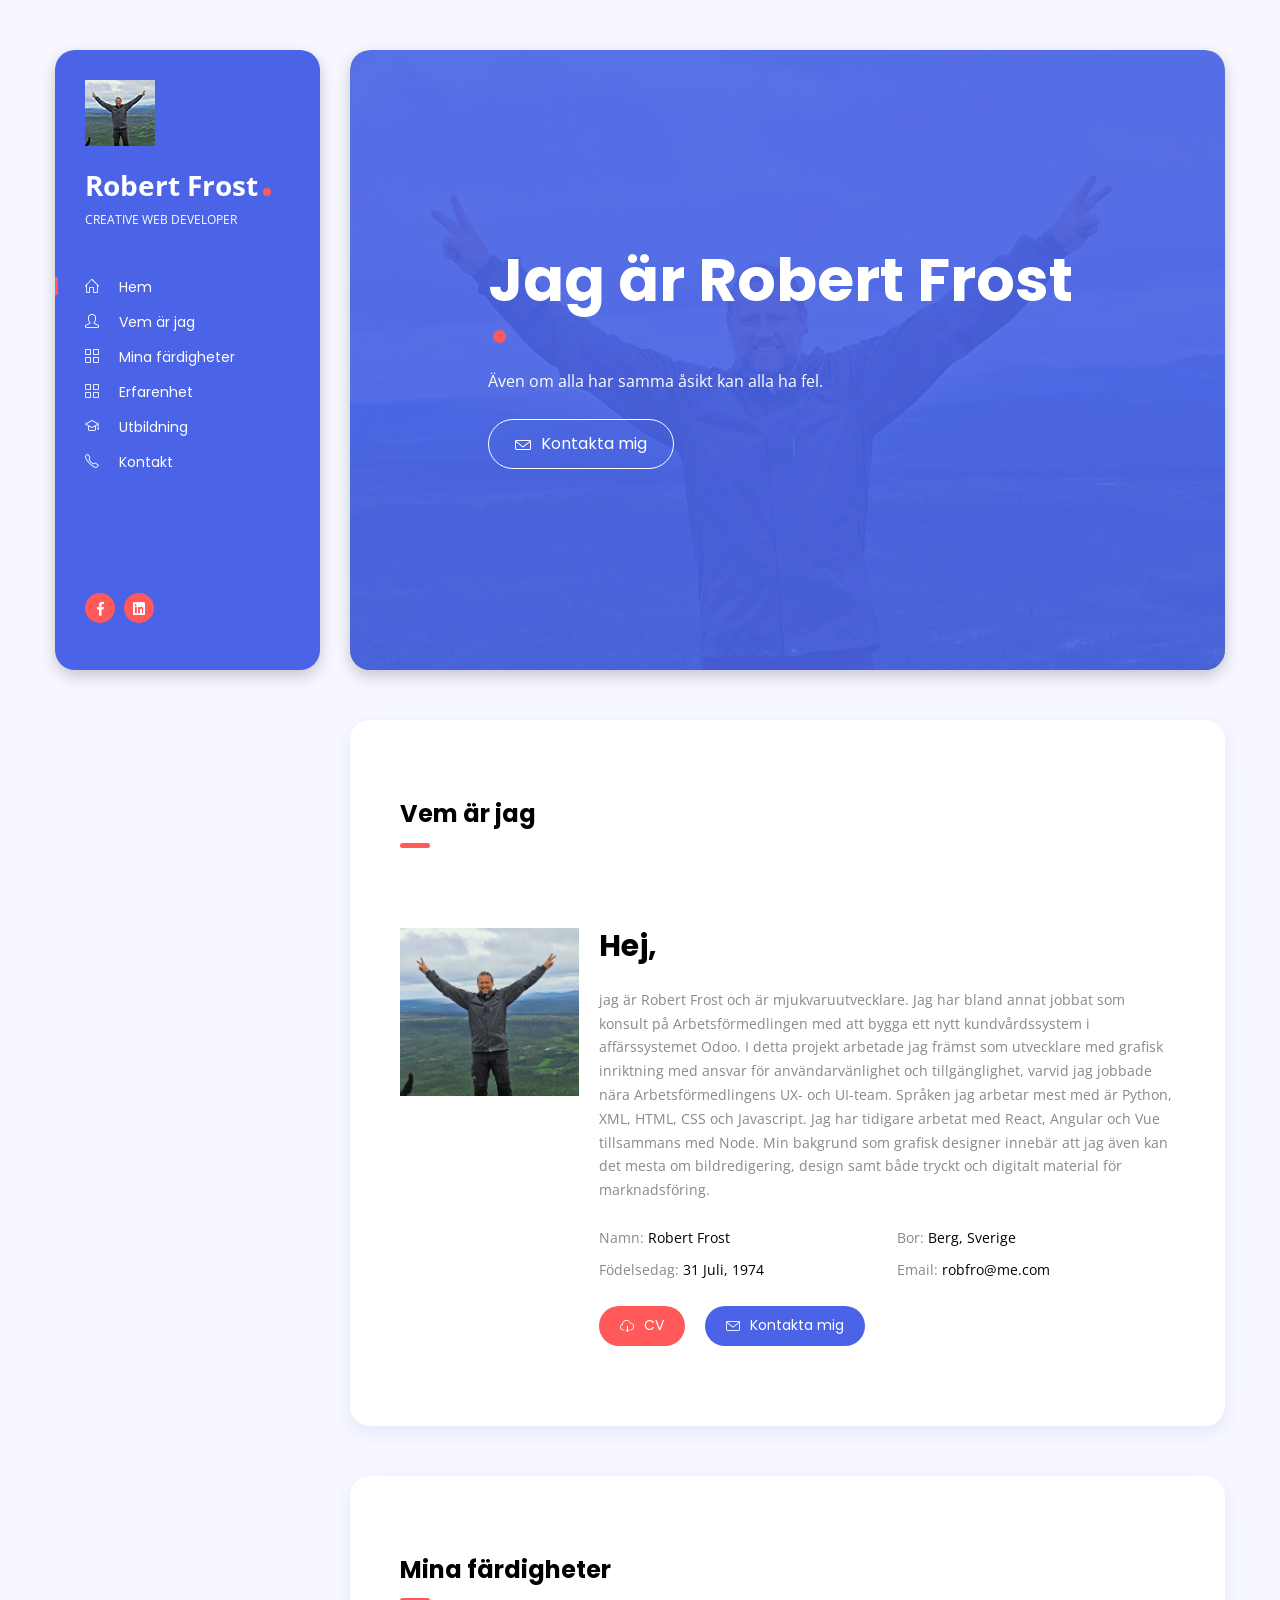
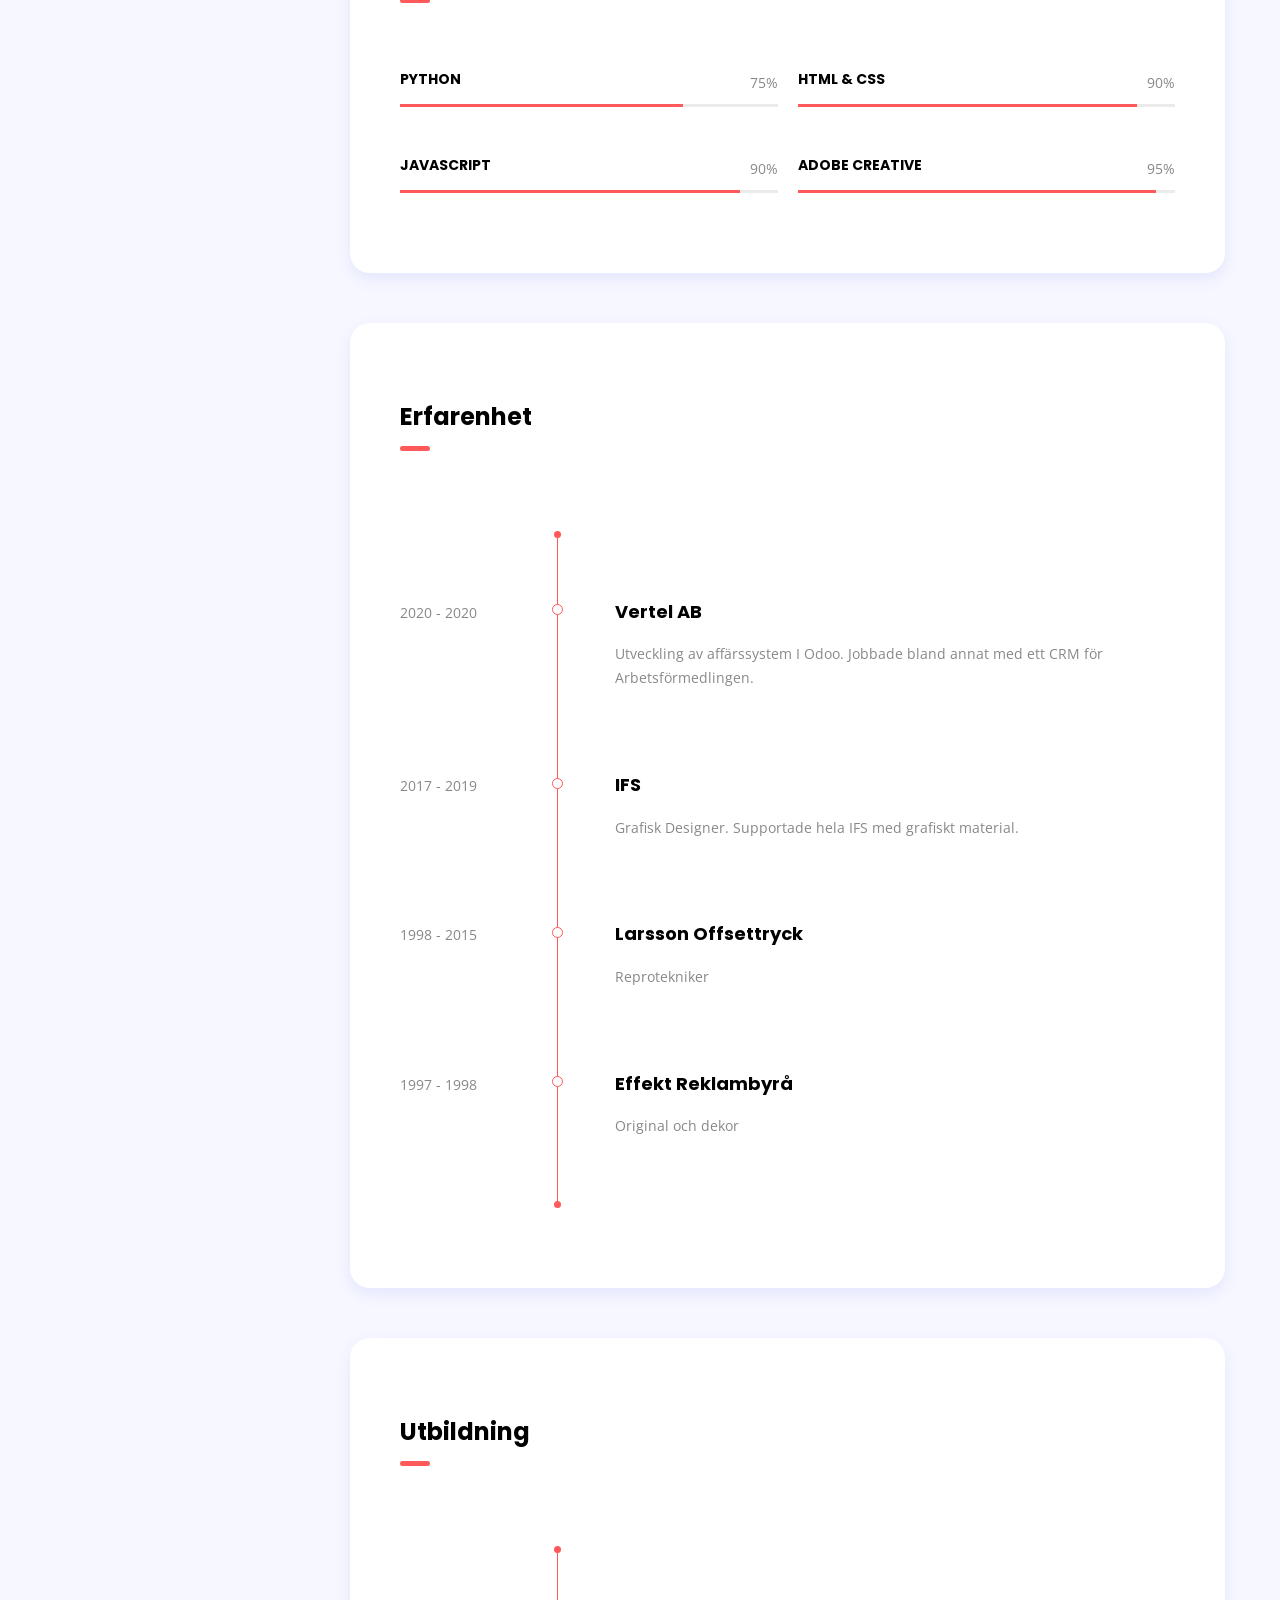
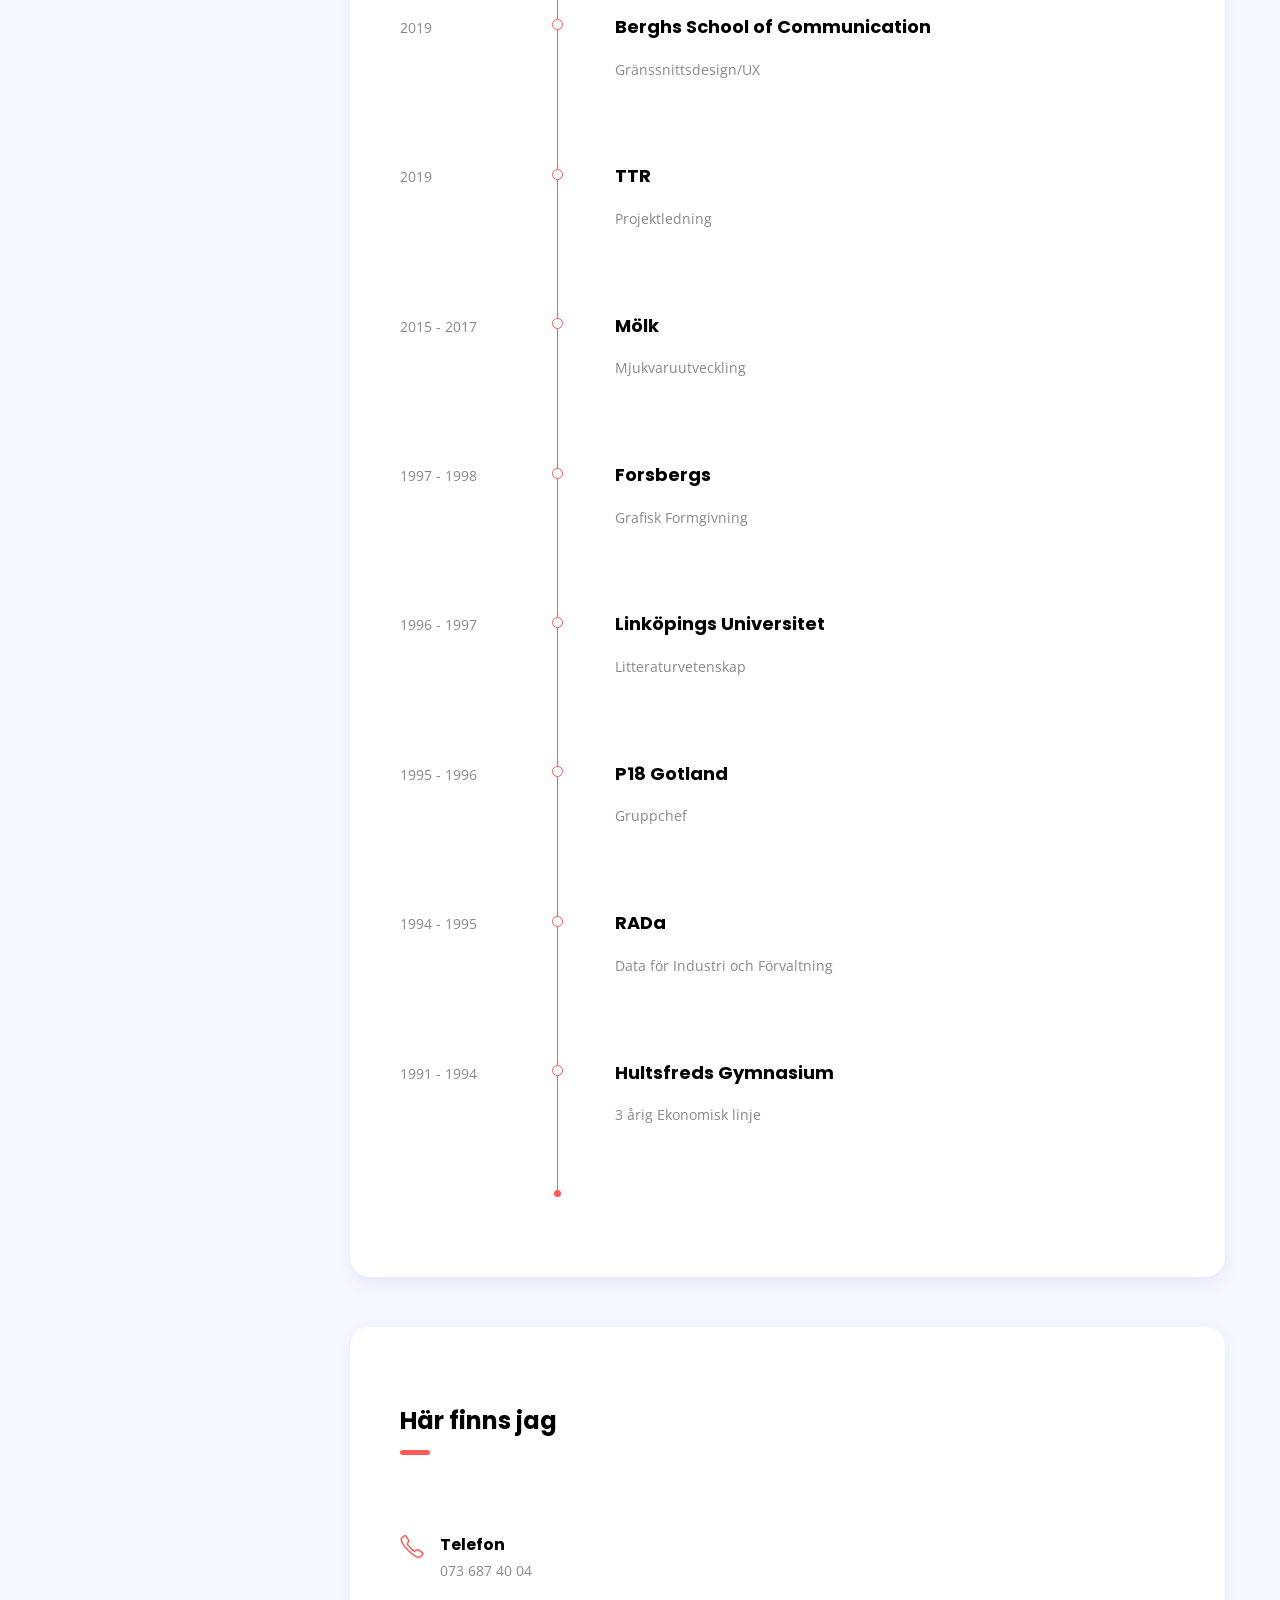
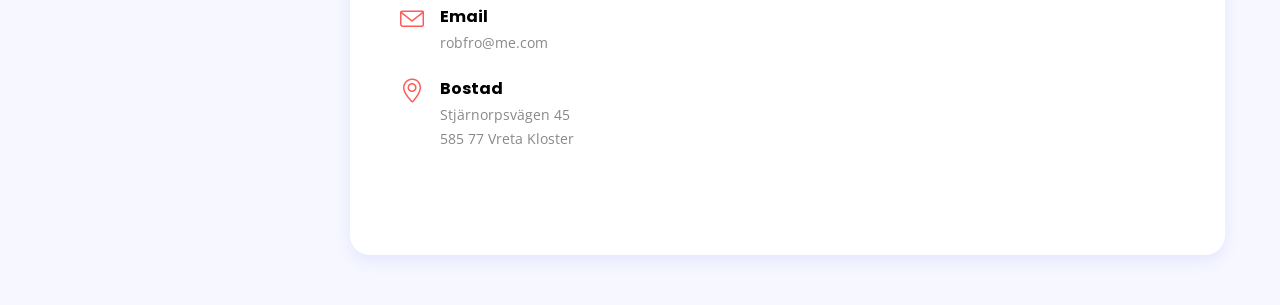
==== index.html @ 46169c4d "Update index.html Textfix" ====
<!DOCTYPE html>
<html lang="en-US">
<head>
	<meta http-equiv="Content-Type" content="text/html; charset=UTF-8">
	<title>Robert Frost | Creative Web Developer</title>
	<meta name="description" content="Robert Frost">
	<meta name="viewport" content="width=device-width, initial-scale=1, maximum-scale=1">
	<link rel="shortcut icon" type="image/x-icon" href="https://via.placeholder.com/32x32">

	<!-- STYLESHEETS -->
	<link rel="stylesheet" href="css/bootstrap.min.css" type="text/css" media="all">
	<link rel="stylesheet" href="css/all.min.css" type="text/css" media="all">
	<link rel="stylesheet" href="css/simple-line-icons.css" type="text/css" media="all">
	<link rel="stylesheet" href="css/slick.css" type="text/css" media="all">
	<link rel="stylesheet" href="css/simplebar.css" type="text/css" media="all">
	<link rel="stylesheet" href="css/jquery.mCustomScrollbar.min.css" type="text/css" media="all">
	<link rel="stylesheet" href="css/style.css" type="text/css" media="all">

	<!--[if lt IE 9]>
      <script src="https://oss.maxcdn.com/html5shiv/3.7.2/html5shiv.min.js"></script>
      <script src="https://oss.maxcdn.com/respond/1.4.2/respond.min.js"></script>
    <![endif]-->

</head>

<body>

<!-- preloader -->
<div id="preloader">
	<div class="outer">
		<div class="spinner">
			<div class="dot1"></div>
			<div class="dot2"></div>
		</div>
	</div>
</div>

<!-- site wrapper -->
<div class="site-wrapper">

	<!-- mobile header -->
	<div class="mobile-header py-2 px-3 mt-4">
		<button class="menu-icon mr-2">
			<span></span>
			<span></span>
			<span></span>
		</button>
		<a href="index.html" class="logo"><img src="images/rob_Idre.jpg" alt="Robert Frost" /></a>
		<a href="index.html" class="site-title dot ml-2">Robert Frost</a>
	</div>

	<!-- header -->
	<header class="left float-left shadow-dark" id="header">
		<button type="button" class="close" aria-label="Close">
			<span aria-hidden="true">&times;</span>
		</button>
		<div class="header-inner d-flex align-items-start flex-column">
			<a href="index.html"><img src="images/rob_Idre_mini.jpg" alt="Robert Frost" /></a>
			<a href="index.html" class="site-title dot mt-3">Robert Frost</a>
			<span class="site-slogan">Creative Web Developer</span>
			
			<!-- navigation menu -->
			<nav>
				<ul class="vertical-menu scrollspy">
					<li><a href="#home" class="active"><i class="icon-home"></i>Hem</a></li>
					<li><a href="#about"><i class="icon-user"></i>Vem är jag</a></li>
<!-- 					<li><a href="#services"><i class="icon-bulb"></i>Services</a></li>
 -->					<li><a href="#skills"><i class="icon-grid"></i>Mina färdigheter</a></li>
					<li><a href="#erfarenhet"><i class="icon-grid"></i>Erfarenhet</a></li>
					<li><a href="#utbildning"><i class="icon-graduation"></i>Utbildning</a></li>
<!-- 					<li><a href="#blog"><i class="icon-pencil"></i>Blog</a></li>
 -->					<li><a href="#contact"><i class="icon-phone"></i>Kontakt</a></li>
				</ul>
			</nav>
			
			<!-- footer -->
			<div class="footer mt-auto">

				<!-- social icons -->
				<ul class="social-icons list-inline">
					<li class="list-inline-item"><a href="https://www.facebook.com/robert.frost.716195"><i class="fab fa-facebook-f"></i></a></li>
					<li class="list-inline-item"><a href="https://www.linkedin.com/in/robert-frost-68536a131/"><i class="fab fa-linkedin"></i></a></li>
					<!-- <li class="list-inline-item"><a href="#"><i class="fab fa-instagram"></i></a></li>
					<li class="list-inline-item"><a href="#"><i class="fab fa-youtube"></i></a></li>
					<li class="list-inline-item"><a href="#"><i class="fab fa-dribbble"></i></a></li> -->
				</ul>
			</div>
		</div>
	</header>

	<!-- main content area -->
	<main class="content float-right">

		<!-- section hero -->
		<section class="hero background parallax shadow-dark d-flex align-items-center" id="home" data-image-src="images/rob_Idre.jpg">
			<div class="cta mx-auto mt-2">
				<h1 class="mt-0 mb-4">Jag är Robert Frost<span class="dot"></span></h1>
				<p class="mb-4">Även om alla har samma åsikt kan alla ha fel.</p>
<!-- 				<a href="#" class="btn btn-default btn-lg mr-3"><i class="icon-grid"></i>View Portfolio</a>
 -->				<div class="spacer d-md-none d-lg-none d-sm-none" data-height="10"></div>
				<a href="mailto: robfro@me.com" class="btn btn-border-light btn-lg"><i class="icon-envelope"></i>Kontakta mig</a>
			</div>
			<div class="overlay"></div>
		</section>

		<!-- section about -->
		<section id="about" class="shadow-blue white-bg padding">
			<h3 class="section-title">Vem är jag</h3>
			<div class="spacer" data-height="80"></div>

			<div class="row">
				<div class="col-md-3">
					<img src="images/rob_Idre.jpg" alt="about" />
				</div>
				<div class="col-md-9">
					<h2 class="mt-4 mt-md-0 mb-4">Hej,</h2>
					<p class="mb-0"> jag är Robert Frost och är mjukvaruutvecklare. Jag har bland annat jobbat som konsult på Arbetsförmedlingen med att bygga ett nytt kundvårdssystem i affärssystemet Odoo. I detta projekt arbetade jag främst som utvecklare med grafisk inriktning med ansvar för användarvänlighet och tillgänglighet, varvid jag jobbade nära Arbetsförmedlingens UX- och UI-team. 
						Språken jag arbetar mest med är Python, XML, HTML, CSS och Javascript. Jag har tidigare arbetat med React, Angular och Vue tillsammans med Node. Min bakgrund som grafisk designer innebär att jag även kan det mesta om bildredigering, design samt både tryckt och digitalt material för marknadsföring.</p>
					<div class="row my-4">
						<div class="col-md-6">
							<p class="mb-2">Namn: <span class="text-dark">Robert Frost</span></p>
							<p class="mb-0">Födelsedag: <span class="text-dark">31 Juli, 1974</span></p>
						</div>
						<div class="col-md-6 mt-2 mt-md-0 mt-sm-2">
							<p class="mb-2">Bor: <span class="text-dark">Berg, Sverige</span></p>
							<p class="mb-0">Email: <span class="text-dark">robfro@me.com</span></p>
						</div>
					</div>
					<a href="images/cv_robert_frost.pdf" class="btn btn-default mr-3"><i class="icon-cloud-download"></i>CV</a>
					<a href="mailto: robfro@me.com" class="btn btn-alt mt-2 mt-md-0 mt-xs-2"><i class="icon-envelope"></i>Kontakta mig</a>
				</div>
			</div>
		</section>

		<!-- section skills -->
		<section id="skills" class="shadow-blue white-bg padding">
			<h3 class="section-title">Mina färdigheter</h3>
			<div class="spacer" data-height="20"></div>
			
			<div class="row mt-5">

				<div class="col-md-6">
					<!-- skill item -->
					<div class="skill-item">
						<div class="skill-info clearfix">
							<h4 class="float-left mb-3 mt-0">Python</h4>
							<span class="float-right">75%</span>
						</div>
						<div class="progress">
							<div class="progress-bar" role="progressbar" aria-valuemin="0" aria-valuemax="100" aria-valuenow="75">
							</div>
						</div>
						<div class="spacer" data-height="50"></div>
					</div>
				</div>

				<div class="col-md-6">
					<!-- skill item -->
					<div class="skill-item">
						<div class="skill-info clearfix">
							<h4 class="float-left mb-3 mt-0">HTML & CSS</h4>
							<span class="float-right">90%</span>
						</div>
						<div class="progress">
							<div class="progress-bar" role="progressbar" aria-valuemin="0" aria-valuemax="100" aria-valuenow="90">
							</div>
						</div>
						<div class="spacer" data-height="50"></div>
					</div>
				</div>

				<div class="col-md-6">
					<!-- skill item -->
					<div class="skill-item">
						<div class="skill-info clearfix">
							<h4 class="float-left mb-3 mt-0">javascript</h4>
							<span class="float-right">90%</span>
						</div>
						<div class="progress">
							<div class="progress-bar" role="progressbar" aria-valuemin="0" aria-valuemax="100" aria-valuenow="90">
							</div>
						</div>
						<div class="spacer d-md-none d-lg-none" data-height="50"></div>
					</div>
				</div>

				<div class="col-md-6">
					<!-- skill item -->
					<div class="skill-item">
						<div class="skill-info clearfix">
							<h4 class="float-left mb-3 mt-0">Adobe Creative</h4>
							<span class="float-right">95%</span>
						</div>
						<div class="progress">
							<div class="progress-bar" role="progressbar" aria-valuemin="0" aria-valuemax="100" aria-valuenow="95">
							</div>
						</div>
					</div>
				</div>
				

			</div>
		</section>

		<!-- section facts -->
		<!-- <section id="facts" class="shadow-dark color-white background parallax padding-50" data-image-src="images/background-1.jpg">

			<div class="row relative z-1">
				<div class="col-md-3 col-sm-6"> -->
					<!-- fact item -->
					<!-- <div class="fact-item text-center">
						<i class="icon-like icon-circle"></i>
						<h2 class="count">157</h2>
						<span>Projects completed</span>
					</div>
				</div>
				<div class="col-md-3 col-sm-6"> -->
					<!-- fact item -->
					<!-- <div class="fact-item text-center">
						<i class="icon-cup icon-circle"></i>
						<h2 class="count">2765</h2>
						<span>Cup of coffee</span>
					</div>
				</div>
				<div class="col-md-3 col-sm-6"> -->
					<!-- fact item -->
					<!-- <div class="fact-item text-center">
						<i class="icon-emotsmile icon-circle"></i>
						<h2 class="count">350</h2>
						<span>Happy customers</span>
					</div>
				</div>
				<div class="col-md-3 col-sm-6"> -->
					<!-- fact item -->
					<!-- <div class="fact-item text-center">
						<i class="icon-trophy icon-circle"></i>
						<h2 class="count">29</h2>
						<span>Awards won</span>
					</div>
				</div>
			</div>
			
			<div class="overlay"></div>

		</section> -->

		<!-- section services -->
		<!-- <section id="services" class="shadow-blue white-bg padding">
			<h3 class="section-title">Services</h3>
			<div class="spacer" data-height="80"></div>

			<div class="row">

				<div class="col-md-4 col-sm-6"> -->
					<!-- service item -->
					<!-- <div class="service-item text-center">
						<i class="icon-globe icon-simple"></i>
						<h4 class="my-3">Development</h4>
						<p class="mb-0">Lorem ipsum dolor sit amet consectetuer elit.</p>
					</div>
					<div class="spacer" data-height="20"></div>
				</div>

				<div class="col-md-4 col-sm-6"> -->
					<!-- service item -->
					<!-- <div class="service-item text-center">
						<i class="icon-chemistry icon-simple"></i>
						<h4 class="my-3">Design</h4>
						<p class="mb-0">Lorem ipsum dolor sit amet consectetuer elit.</p>
					</div>
					<div class="spacer" data-height="20"></div>
				</div>

				<div class="col-md-4 col-sm-6"> -->
					<!-- service item -->
					<!-- <div class="service-item text-center">
						<i class="icon-directions icon-simple"></i>
						<h4 class="my-3">Advertising</h4>
						<p class="mb-0">Lorem ipsum dolor sit amet consectetuer elit.</p>
					</div>
					<div class="spacer" data-height="20"></div>
				</div>

				<div class="col-md-4 col-sm-6"> -->
					<!-- service item -->
					<!-- <div class="service-item text-center">
						<i class="icon-rocket icon-simple"></i>
						<h4 class="my-3">SEO</h4>
						<p class="mb-0">Lorem ipsum dolor sit amet consectetuer elit.</p>
					</div>
					<div class="spacer d-md-none d-lg-none" data-height="20"></div>
				</div>

				<div class="col-md-4 col-sm-6"> -->
					<!-- service item -->
					<!-- <div class="service-item text-center">
						<i class="icon-note icon-simple"></i>
						<h4 class="my-3">Copy Write</h4>
						<p class="mb-0">Lorem ipsum dolor sit amet consectetuer elit.</p>
					</div>
					<div class="spacer d-md-none d-lg-none" data-height="20"></div>
				</div>

				<div class="col-md-4 col-sm-6"> -->
					<!-- service item -->
					<!-- <div class="service-item text-center">
						<i class="icon-bubbles icon-simple"></i>
						<h4 class="my-3">Support</h4>
						<p class="mb-0">Lorem ipsum dolor sit amet consectetuer elit.</p>
					</div>
				</div>

			</div>
		</section> -->

		<!-- section experience -->
		<section id="erfarenhet" class="shadow-blue white-bg padding">
			<h3 class="section-title">Erfarenhet</h3>
			<div class="spacer" data-height="80"></div>

			<!-- timeline -->
			<div class="timeline">
				<div class="entry">
					<div class="title">
						<span>2020 - 2020</span>
					</div>
					<div class="body">
						<h4 class="mt-0">Vertel AB</h4>
						<p>Utveckling av affärssystem I Odoo. Jobbade bland annat med ett CRM för Arbetsförmedlingen.</p>
					</div>
				</div>
				<div class="entry">
					<div class="title">
						<span>2017 - 2019</span>
					</div>
					<div class="body">
						<h4 class="mt-0">IFS</h4>
						<p>Grafisk Designer. Supportade hela IFS med grafiskt material.</p>
					</div>
				</div>
				<div class="entry">
					<div class="title">
						<span>1998 - 2015</span>
					</div>
					<div class="body">
						<h4 class="mt-0">Larsson Offsettryck</h4>
						<p>Reprotekniker</p>
					</div>
				</div>
				<div class="entry">
					<div class="title">
						<span>1997 - 1998</span>
					</div>
					<div class="body">
						<h4 class="mt-0">Effekt Reklambyrå</h4>
						<p>Original och dekor</p>
					</div>
				</div>
				<span class="timeline-line"></span>
			</div>
		</section>

		<!-- section utbildning -->
		<section id="utbildning" class="shadow-blue white-bg padding">
			<h3 class="section-title">Utbildning</h3>
			<div class="spacer" data-height="80"></div>

			<!-- timeline -->
			<div class="timeline">
				<div class="entry">
					<div class="title">
						<span>2019</span>
					</div>
					<div class="body">
						<h4 class="mt-0">Berghs School of Communication</h4>
						<p>Gränssnittsdesign/UX</p>
					</div>
				</div>
				<div class="entry">
					<div class="title">
						<span>2019</span>
					</div>
					<div class="body">
						<h4 class="mt-0">TTR</h4>
						<p>Projektledning</p>
					</div>
				</div>
				<div class="entry">
					<div class="title">
						<span>2015 - 2017</span>
					</div>
					<div class="body">
						<h4 class="mt-0">Mölk</h4>
						<p>Mjukvaruutveckling</p>
					</div>
				</div>
				<div class="entry">
					<div class="title">
						<span>1997 - 1998</span>
					</div>
					<div class="body">
						<h4 class="mt-0">Forsbergs</h4>
						<p>Grafisk Formgivning</p>
					</div>
				</div>
				<div class="entry">
					<div class="title">
						<span>1996 - 1997</span>
					</div>
					<div class="body">
						<h4 class="mt-0">Linköpings Universitet</h4>
						<p>Litteraturvetenskap</p>
					</div>
				</div>
				<div class="entry">
					<div class="title">
						<span>1995 - 1996</span>
					</div>
					<div class="body">
						<h4 class="mt-0">P18 Gotland</h4>
						<p>Gruppchef</p>
					</div>
				</div>
				<div class="entry">
					<div class="title">
						<span>1994 - 1995</span>
					</div>
					<div class="body">
						<h4 class="mt-0">RADa</h4>
						<p>Data för Industri och Förvaltning</p>
					</div>
				</div>
				<div class="entry">
					<div class="title">
						<span>1991 - 1994</span>
					</div>
					<div class="body">
						<h4 class="mt-0">Hultsfreds Gymnasium</h4>
						<p>3 årig Ekonomisk linje</p>
					</div>
				</div>
				<span class="timeline-line"></span>
			</div>
		</section>

		<!-- section works -->
		<!-- <section id="works" class="shadow-blue white-bg padding">
			<h3 class="section-title">Portfolio</h3>
			<div class="spacer" data-height="80"></div> -->

			<!-- portfolio filter (desktop) -->
			<!-- <ul class="portfolio-filter list-inline">
				<li class="current list-inline-item" data-filter="*">All Projects</li>
				<li class="list-inline-item" data-filter=".branding">Branding</li>
				<li class="list-inline-item" data-filter=".creative">Creative</li>
				<li class="list-inline-item" data-filter=".design">Design</li>
				<li class="list-inline-item" data-filter=".video">Video</li>
			</ul> -->

			<!-- portfolio filter (mobile) -->
			<!-- <div class="pf-filter-wrapper mb-4">
				<select class="portfolio-filter-mobile">
					<option value="*">Everything</option>
					<option value=".creative">Creative</option>
					<option value=".video">Video</option>
					<option value=".design">Design</option>
					<option value=".branding">Branding</option>
				</select>
			</div> -->

			<!-- portolio wrapper -->
			<!-- <div class="row portfolio-wrapper"> -->
				
				<!-- portfolio item -->
				<!-- <div class="col-md-4 col-sm-6 grid-item video">
					<a href="work-single.html">
						<div class="portfolio-item">
							<div class="details">
								<h4 class="title">Creative Art</h4>
								<span class="term">Art, Creative</span>
							</div>
							<span class="plus-icon">+</span>
							<div class="thumb">
								<img src="https://via.placeholder.com/800x600" alt="Portfolio-title" />
								<div class="mask"></div>
							</div>
						</div>
					</a>
				</div> -->

				<!-- portfolio item -->
				<!-- <div class="col-md-4 col-sm-6 grid-item creative design">
					<a href="work-single.html">
						<div class="portfolio-item">
							<div class="details">
								<h4 class="title">Apple USB</h4>
								<span class="term">Creative, Design</span>
							</div>
							<span class="plus-icon">+</span>
							<div class="thumb">
								<img src="https://via.placeholder.com/800x600" alt="Portfolio-title" />
								<div class="mask"></div>
							</div>
						</div>
					</a>
				</div> -->

				<!-- portfolio item -->
				<!-- <div class="col-md-4 col-sm-6 grid-item branding">
					<a href="work-single.html">
						<div class="portfolio-item">
							<div class="details">
								<h4 class="title">Work Space</h4>
								<span class="term">Branding</span>
							</div>
							<span class="plus-icon">+</span>
							<div class="thumb">
								<img src="https://via.placeholder.com/800x600" alt="Portfolio-title" />
								<div class="mask"></div>
							</div>
						</div>
					</a>
				</div> -->

				<!-- portfolio item -->
				<!-- <div class="col-md-4 col-sm-6 grid-item creative">
					<a href="work-single.html">
						<div class="portfolio-item">
							<div class="details">
								<h4 class="title">Creative Bulb</h4>
								<span class="term">Creative</span>
							</div>
							<span class="plus-icon">+</span>
							<div class="thumb">
								<img src="https://via.placeholder.com/800x600" alt="Portfolio-title" />
								<div class="mask"></div>
							</div>
						</div>
					</a>
				</div> -->

				<!-- portfolio item -->
				<!-- <div class="col-md-4 col-sm-6 grid-item video branding">
					<a href="work-single.html">
						<div class="portfolio-item">
							<div class="details">
								<h4 class="title">iPhone 8</h4>
								<span class="term">Art, Branding</span>
							</div>
							<span class="plus-icon">+</span>
							<div class="thumb">
								<img src="https://via.placeholder.com/800x600" alt="Portfolio-title" />
								<div class="mask"></div>
							</div>
						</div>
					</a>
				</div> -->

				<!-- portfolio item -->
				<!-- <div class="col-md-4 col-sm-6 grid-item creative design">
					<a href="work-single.html">
						<div class="portfolio-item">
							<div class="details">
								<h4 class="title">Minimal Art</h4>
								<span class="term">Design, Creative</span>
							</div>
							<span class="plus-icon">+</span>
							<div class="thumb">
								<img src="https://via.placeholder.com/800x600" alt="Portfolio-title" />
								<div class="mask"></div>
							</div>
						</div>
					</a>
				</div>

			</div> -->
			
			<!-- more button -->
			<!-- <div class="load-more text-center mt-4">
				<a href="javascript:" class="btn btn-default"><i class="fas fa-circle-notch"></i> Load more</a> -->
				<!-- numbered pagination (hidden for infinite scroll) -->
				<!-- <ul class="portfolio-pagination list-inline d-none">
					<li class="list-inline-item">1</li>
					<li class="list-inline-item"><a href="works-2.html">2</a></li>
				</ul>
			</div>
		</section> -->

		<!-- section pricing table -->
		<!-- <section id="price" class="shadow-blue white-bg padding">
			<h3 class="section-title">Pricing table</h3>
			<div class="spacer" data-height="97"></div>

			<div class="row">
				
				<div class="col-md-4 pr-md-0 mt-3"> -->
					<!-- price item -->
					<!-- <div class="price-item text-center">
						<i class="price-icon icon-energy"></i>
						<span class="plan">Basic</span>
						<h3 class="price"><em>$</em>14<span>/mo</span></h3>
						<div class="price-content">
							<ul>
								<li>Frontend Builder</li>
								<li>Regular Support</li>
								<li>1 Years of Updates</li>
							</ul>
						</div>
						<a href="#" class="btn btn-default">Get Started</a>
					</div>
				</div>

				<div class="col-md-4 px-md-0 my-5 my-md-0"> -->
					<!-- price item -->
					<!-- <div class="price-item text-center recommended">
						<i class="price-icon icon-fire"></i>
						<span class="plan">Professional</span>
						<h3 class="price"><em>$</em>41<span>/mo</span></h3>
						<div class="price-content">
							<ul>
								<li>Frontend Builder</li>
								<li>Regular Support</li>
								<li>2 Years of Updates</li>
								<li>White Labeling</li>
							</ul>
						</div>
						<a href="#" class="btn btn-default">Get Started</a>
					</div>
				</div>

				<div class="col-md-4 pl-md-0 mt-0 mt-md-3"> -->
					<!-- price item -->
					<!-- <div class="price-item text-center">
						<i class="price-icon icon-rocket"></i>
						<span class="plan">Premium</span>
						<h3 class="price"><em>$</em>99<span>/mo</span></h3>
						<div class="price-content">
							<ul>
								<li>Frontend Builder</li>
								<li>Regular Support</li>
								<li>3 Years of Updates</li>
							</ul>
						</div>
						<a href="#" class="btn btn-default">Get Started</a>
					</div>
				</div>

			</div>
		</section> -->

		<!-- section testimonials -->
		<!-- <section id="testimonials" class="shadow-blue white-bg padding">
			<h3 class="section-title">Testimonials</h3>
			<div class="spacer" data-height="97"></div>

			<div class="row testimonials-wrapper">
				
				<div class="col-md-6"> -->
					<!-- testimonial item -->
					<!-- <div class="testimonial-item">
						<span class="symbol"><i class="fas fa-quote-left"></i></span>
						<p>I enjoy working with the theme and learn so much. You guys make the process fun and interesting. Good luck!</p>
						<div class="testimonial-details">
							<div class="thumb">
								<img src="https://via.placeholder.com/40x40" alt="customer-name" />
							</div>
							<div class="info">
								<h4>Helen Doe</h4>
								<span>Themeforest customer</span>
							</div>
						</div>
					</div>
				</div>

				<div class="col-md-6"> -->
					<!-- testimonial item -->
					<!-- <div class="testimonial-item">
						<span class="symbol"><i class="fas fa-quote-left"></i></span>
						<p>I enjoy working with the theme and learn so much. You guys make the process fun and interesting. Good luck!</p>
						<div class="testimonial-details">
							<div class="thumb">
								<img src="https://via.placeholder.com/40x40" alt="customer-name" />
							</div>
							<div class="info">
								<h4>Jane Doe</h4>
								<span>Themeforest customer</span>
							</div>
						</div>
					</div>
				</div>

				<div class="col-md-6"> -->
					<!-- testimonial item -->
					<!-- <div class="testimonial-item">
						<span class="symbol"><i class="fas fa-quote-left"></i></span>
						<p>I enjoy working with the theme and learn so much. You guys make the process fun and interesting. Good luck!</p>
						<div class="testimonial-details">
							<div class="thumb">
								<img src="https://via.placeholder.com/40x40" alt="customer-name" />
							</div>
							<div class="info">
								<h4>Helen Doe</h4>
								<span>Themeforest customer</span>
							</div>
						</div>
					</div>
				</div>

			</div>
		</section> -->

		<!-- section clients -->
		<!-- <section id="clients" class="shadow-dark background-blue color-white padding-50"> -->

			<!-- hidden heading for validation -->
			<!-- <h2 class="d-none">Clients</h2> -->

			<!-- clients wrapper -->
			<!-- <div class="clients-wrapper row">
				
				<div class="col-md-3"> -->
					<!-- client item -->
					<!-- <div class="client-item">
						<div class="inner">
							<img src="https://via.placeholder.com/143x20" alt="client-name" />
						</div>
					</div>
				</div>

				<div class="col-md-3"> -->
					<!-- client item -->
					<!-- <div class="client-item">
						<div class="inner">
							<img src="https://via.placeholder.com/143x20" alt="client-name" />
						</div>
					</div>
				</div>

				<div class="col-md-3"> -->
					<!-- client item -->
					<!-- <div class="client-item">
						<div class="inner">
							<img src="https://via.placeholder.com/143x20" alt="client-name" />
						</div>
					</div>
				</div>
				
				<div class="col-md-3"> -->
					<!-- client item -->
					<!-- <div class="client-item">
						<div class="inner">
							<img src="https://via.placeholder.com/143x20" alt="client-name" />
						</div>
					</div>
				</div>

				<div class="col-md-3"> -->
					<!-- client item -->
					<!-- <div class="client-item">
						<div class="inner">
							<img src="https://via.placeholder.com/143x20" alt="client-name" />
						</div>
					</div>
				</div>

			</div>

		</section> -->

		<!-- section blog -->
		<!-- <section id="blog" class="shadow-blue white-bg padding">
			<h3 class="section-title">Recent posts</h3>
			<div class="spacer" data-height="80"></div>

			<div class="row">
				
				<div class="col-md-4"> -->
					<!-- blog item -->
					<!-- <div class="blog-item">
						<div class="thumb">
							<a href="#">
								<span class="category">Thoughts</span>
							</a>
							<a href="#">
								<img src="https://via.placeholder.com/800x600" alt="blog-title" />
							</a>
						</div>
						<h4 class="mt-4 mb-0"><a href="#">The Truth About Design In 3 Minutes</a></h4>
						<ul class="list-inline meta mb-0 mt-3">
							<li class="list-inline-item">13 March, 2019</li>
							<li class="list-inline-item">Bako Doe</li>
						</ul>
					</div>
				</div>

				<div class="col-md-4"> -->
					<!-- blog item -->
					<!-- <div class="blog-item">
						<div class="thumb">
							<a href="#">
								<span class="category">Blog</span>
							</a>
							<a href="#">
								<img src="https://via.placeholder.com/800x600" alt="blog-title" />
							</a>
						</div>
						<h4 class="mt-4 mb-0"><a href="#">The Ugly Truth About Design</a></h4>
						<ul class="list-inline meta mb-0 mt-3">
							<li class="list-inline-item">13 March, 2019</li>
							<li class="list-inline-item">Bako Doe</li>
						</ul>
					</div>
				</div>

				<div class="col-md-4"> -->
					<!-- blog item -->
					<!-- <div class="blog-item">
						<div class="thumb">
							<a href="#">
								<span class="category">Tech</span>
							</a>
							<a href="#">
								<img src="https://via.placeholder.com/800x600" alt="blog-title" />
							</a>
						</div>
						<h4 class="mt-4 mb-0"><a href="#">How To Become Better With UI Design</a></h4>
						<ul class="list-inline meta mb-0 mt-3">
							<li class="list-inline-item">13 March, 2019</li>
							<li class="list-inline-item">Bako Doe</li>
						</ul>
					</div>
				</div>

			</div>

		</section> -->

		<!-- section contact -->
		<section id="contact" class="shadow-blue white-bg padding">
			<h3 class="section-title">Här finns jag</h3>
			<div class="spacer" data-height="80"></div>

			<div class="row">
				
				<div class="col-md-4 mb-4 mb-md-0">
					<!-- contact info -->
					<div class="contact-info mb-4">
						<i class="icon-phone"></i>
						<div class="details">
							<h5>Telefon</h5>
							<span>073 687 40 04</span>
						</div>
					</div>
					<div class="contact-info mb-4">
						<i class="icon-envelope"></i>
						<div class="details">
							<h5>Email</h5>
							<span>robfro@me.com</span>
						</div>
					</div>
					<div class="contact-info mb-4">
						<i class="icon-location-pin"></i>
						<div class="details">
							<h5>Bostad</h5>
							<span>Stjärnorpsvägen 45 <br>585 77 Vreta Kloster</span>
						</div>
					</div>
				</div>

				<!-- <div class="col-md-8"> -->
					<!-- Contact Form -->
					<!-- <form id="contact-form" class="contact-form" data-toggle="validator" role="form" method="post" action="form/contact.php">
						
						<div class="messages"></div>
						
						<div class="row">
							<div class="column col-md-6"> -->
								<!-- Name input -->
								<!-- <div class="form-group">
									<input type="text" class="form-control" name="InputName" id="InputName" placeholder="Ditt namn" required="required" data-error="Name is required.">
									<div class="help-block with-errors"></div>
								</div>
							</div>
							
							<div class="column col-md-6"> -->
								<!-- Email input -->
								<!-- <div class="form-group">
									<input type="email" class="form-control" id="InputEmail" name="InputEmail" placeholder="Email" required="required" data-error="Email krävs.">
									<div class="help-block with-errors"></div>
								</div>
							</div>

							<div class="column col-md-12"> -->
								<!-- Email input -->
								<!-- <div class="form-group">
									<input type="text" class="form-control" id="InputSubject" name="InputSubject" placeholder="Ämne" required="required" data-error="Ämne krävs.">
									<div class="help-block with-errors"></div>
								</div>
							</div>
					
							<div class="column col-md-12" >-->
								<!-- Message textarea -->
								<!-- <div class="form-group">
									<textarea name="InputMessage" id="InputMessage" class="form-control" rows="5" placeholder="Meddelande" required="required" data-error="Meddelande krävs."></textarea>
									<div class="help-block with-errors"></div>
								</div>
							</div>
						</div>

						<button type="submit" name="submit" id="submit" value="Submit" class="btn btn-default"><i class="icon-paper-plane"></i>Skicka meddelande</button>

					</form> -->
					<!-- Contact Form end -->

			</div>

		</section>
		
	</main>

</div>

<!-- Go to top button -->
<a href="javascript:" id="return-to-top"><i class="fa fa-chevron-up"></i></a>

<!-- SCRIPTS -->
<script src="js/jquery-1.12.3.min.js"></script>
<script src="js/jquery.easing.min.js"></script>
<script src="js/popper.min.js"></script>
<script src="js/bootstrap.min.js"></script>
<script src="js/jquery.waypoints.min.js"></script>
<script src="js/jquery.counterup.min.js"></script>
<script src="js/jquery.mCustomScrollbar.concat.min.js"></script>
<script src="js/isotope.pkgd.min.js"></script>
<script src="js/infinite-scroll.min.js"></script>
<script src="js/imagesloaded.pkgd.min.js"></script>
<script src="js/slick.min.js"></script>
<script src="js/contact.js"></script>
<script src="js/validator.js"></script>
<script src="js/custom.js"></script>

</body>
</html>
---- css/style.css ----
/*
Template Name: Robert Frost
Version: 1.0
Description: Personal Portfolio & Resume HTML Template

[TABLE OF CONTENTS]

01. Base
02. Typography
03. Header
04. Skills
05. Portfolio
06. Clients
07. Blog
08. Helper
09. Buttons
10. Preloader
11. Bootstrap Elements
12. Theme Elements
13. Slick Settings
14. Responsive Settings

*/
@import url("https://fonts.googleapis.com/css?family=Poppins:300,300i,400,400i,500,500i,600,600i,700,700i,800,800i,900,900i");
@import url("https://fonts.googleapis.com/css?family=Open+Sans:400,400i,600,600i,700,700i&display=swap&subset=cyrillic-ext");
/*=================================================================*/
/*                      BASE                              
/*=================================================================*/
body {
  color: #888;
  background-color: #F6F7FF;
  font-family: "Open Sans", sans-serif;
  font-size: 14px;
  line-height: 1.7;
  overflow-x: hidden;
}

img {
  max-width: 100%;
  height: auto;
}

.text-center {
  text-align: center;
}

.text-left {
  text-align: left;
}

.text-right {
  text-align: right;
}

.text-dark {
  color: #000 !important;
}

.relative {
  position: relative;
}

.color-white {
  color: #FFF;
}
.color-white h1, .color-white h2, .color-white h3, .color-white h4, .color-white h5, .color-white h6 {
  color: #FFF;
}

.background-blue {
  background: #4A63E7;
}

/*=================================================================*/
/*                      TYPOGRAPHY                              
/*=================================================================*/
h1, h2, h3, h4, h5, h6 {
  color: #000;
  font-family: "Poppins", sans-serif;
  font-weight: 700;
  margin: 20px 0;
}

h1 {
  font-size: 36px;
}

h2 {
  font-size: 30px;
}

h3 {
  font-size: 24px;
}

h4 {
  font-size: 18px;
}

a {
  color: #000;
  outline: 0;
  -webkit-transition: all 0.3s ease-in-out;
  -moz-transition: all 0.3s ease-in-out;
  transition: all 0.3s ease-in-out;
}
a:hover {
  color: #FF5959;
  text-decoration: none;
}
a:focus {
  outline: 0;
}

blockquote {
  padding: 20px 20px;
  margin: 0 0 20px;
  font-size: 16px;
  background: #F7F7F7;
  border-radius: 10px;
}

blockquote p {
  line-height: 1.6;
}

/* === Pre === */
pre {
  display: block;
  padding: 9.5px;
  margin: 0 0 10px;
  font-size: 13px;
  line-height: 1.42857143;
  color: #333;
  word-break: break-all;
  word-wrap: break-word;
  background-color: #f5f5f5;
  border: 1px solid #ccc;
  border-radius: 0;
}

::selection {
  color: #FFF;
  background: #FF5959;
}

::-moz-selection {
  color: #FFF;
  background: #FF5959;
}

.z-1 {
  z-index: 1;
}

.row {
  margin-right: -10px;
  margin-left: -10px;
}

.col, .col-1, .col-10, .col-11, .col-12, .col-2, .col-3, .col-4, .col-5, .col-6, .col-7, .col-8, .col-9, .col-auto, .col-lg, .col-lg-1, .col-lg-10, .col-lg-11, .col-lg-12, .col-lg-2, .col-lg-3, .col-lg-4, .col-lg-5, .col-lg-6, .col-lg-7, .col-lg-8, .col-lg-9, .col-lg-auto, .col-md, .col-md-1, .col-md-10, .col-md-11, .col-md-12, .col-md-2, .col-md-3, .col-md-4, .col-md-5, .col-md-6, .col-md-7, .col-md-8, .col-md-9, .col-md-auto, .col-sm, .col-sm-1, .col-sm-10, .col-sm-11, .col-sm-12, .col-sm-2, .col-sm-3, .col-sm-4, .col-sm-5, .col-sm-6, .col-sm-7, .col-sm-8, .col-sm-9, .col-sm-auto, .col-xl, .col-xl-1, .col-xl-10, .col-xl-11, .col-xl-12, .col-xl-2, .col-xl-3, .col-xl-4, .col-xl-5, .col-xl-6, .col-xl-7, .col-xl-8, .col-xl-9, .col-xl-auto {
  padding-right: 10px;
  padding-left: 10px;
}

/*=================================================================*/
/*                      HEADER                              
/*=================================================================*/
header.left {
  color: #FFF;
  background: #4A63E7;
  border-radius: 20px;
  min-height: 620px;
  max-height: 620px;
  top: 50px;
  overflow: hidden;
  position: fixed;
  width: 265px;
  -webkit-transform: translateX(0);
  -moz-transform: translateX(0);
  -ms-transform: translateX(0);
  -o-transform: translateX(0);
  transform: translateX(0);
  -webkit-transition: all 0.3s ease-in-out;
  -moz-transition: all 0.3s ease-in-out;
  transition: all 0.3s ease-in-out;
}
header.left nav {
  margin-top: 40px;
}
header.left .header-inner {
  width: 100%;
  top: 0;
  bottom: 0;
  left: 0;
  right: 0;
  padding: 30px;
  position: absolute;
}
header.left .mCustomScrollBox {
  width: 100%;
  overflow: visible;
}
header.left .mCSB_inside > .mCSB_container {
  margin-right: 0;
  min-height: 99.91%;
  overflow: visible;
  -ms-flex-align: start !important;
  align-items: flex-start !important;
  -ms-flex-direction: column !important;
  flex-direction: column !important;
  display: -ms-flexbox !important;
  display: flex !important;
}
header.left .mCSB_scrollTools {
  top: 20px;
  right: -10px;
  bottom: 20px;
}
header.left button.close {
  display: none;
  outline: none;
  padding: 0;
  background-color: #FFF;
  border: 0;
  -webkit-appearance: none;
  opacity: 1;
  color: #FF5959;
  font-weight: 400;
  font-size: 16px;
  border-radius: 50%;
  width: 20px;
  height: 20px;
  line-height: 22px;
  margin-top: 16px;
  margin-right: 18px;
  position: relative;
  z-index: 1;
}
header a {
  color: #FFF;
}
header a:hover {
  color: #FFF;
  text-decoration: none;
}
header .site-title {
  display: block;
  font-size: 28px;
  font-weight: 700;
}
header .site-title.dot:after {
  content: "";
  background-color: #FF5959;
  border-radius: 50%;
  display: inline-block;
  margin-left: 5px;
  height: 8px;
  width: 8px;
}
header .site-slogan {
  font-size: 12px;
  text-transform: uppercase;
}
header .vertical-menu {
  font-size: 14px;
  font-family: "Poppins", sans-serif;
  list-style: none;
  padding: 0;
  margin: 0;
}
header .vertical-menu i {
  margin-right: 20px;
}
header .vertical-menu li {
  line-height: 2.5;
  position: relative;
}
header .vertical-menu li a {
  margin-left: 0;
  padding: 0;
  -webkit-transition: all 0.3s ease-in-out;
  -moz-transition: all 0.3s ease-in-out;
  transition: all 0.3s ease-in-out;
}
header .vertical-menu li a:hover {
  margin-left: 5px;
}
header .vertical-menu li a.active:before {
  content: "";
  background: #FF5959;
  display: block;
  height: 18px;
  left: -30px;
  top: 7px;
  position: absolute;
  width: 3px;
}
header .copyright {
  font-size: 12px;
  opacity: 0.7;
}

.mobile-header {
  background: #4A63E7;
  border-radius: 20px;
  display: none;
  -webkit-transform: translateX(0);
  -moz-transform: translateX(0);
  -ms-transform: translateX(0);
  -o-transform: translateX(0);
  transform: translateX(0);
  -webkit-transition: all 0.3s ease-in-out;
  -moz-transition: all 0.3s ease-in-out;
  transition: all 0.3s ease-in-out;
}
.mobile-header.push {
  -webkit-transform: translateX(295px);
  -moz-transform: translateX(295px);
  -ms-transform: translateX(295px);
  -o-transform: translateX(295px);
  transform: translateX(295px);
}
.mobile-header .logo img {
  max-height: 40px;
  max-width: 40px;
}
.mobile-header .site-title {
  vertical-align: middle;
  font-size: 24px;
  font-weight: 700;
}
.mobile-header .site-title.dot:after {
  content: "";
  background-color: #FF5959;
  border-radius: 50%;
  display: inline-block;
  margin-left: 5px;
  height: 6px;
  width: 6px;
}
.mobile-header button.menu-icon {
  cursor: pointer;
  background: transparent;
  border: 0;
  outline: none;
  vertical-align: middle;
  padding: 0;
}
.mobile-header button.menu-icon span {
  background: #FFF;
  border-radius: 10px;
  display: block;
  height: 4px;
  width: 25px;
}
.mobile-header button.menu-icon span:nth-child(2) {
  margin-top: 4px;
  margin-bottom: 4px;
}
.mobile-header a {
  color: #FFF;
}
.mobile-header a:hover {
  text-decoration: none;
}

.site-wrapper {
  width: 1170px;
  margin-left: auto;
  margin-right: auto;
}

main.content {
  margin-top: 50px;
  margin-bottom: 50px;
  width: 875px;
  -webkit-transform: translateX(0);
  -moz-transform: translateX(0);
  -ms-transform: translateX(0);
  -o-transform: translateX(0);
  transform: translateX(0);
  -webkit-transition: all 0.3s ease-in-out;
  -moz-transition: all 0.3s ease-in-out;
  transition: all 0.3s ease-in-out;
}
main.content.push {
  -webkit-transform: translateX(295px);
  -moz-transform: translateX(295px);
  -ms-transform: translateX(295px);
  -o-transform: translateX(295px);
  transform: translateX(295px);
}

.hero {
  height: 620px;
  margin-top: 0;
}
.hero .cta {
  color: #FFF;
  max-width: 600px;
  z-index: 1;
}
.hero .cta h1 {
  color: #FFF;
  font-size: 60px;
  line-height: 0.7;
}
.hero .cta h1 .dot:after {
  content: "";
  background-color: #FF5959;
  border-radius: 50%;
  display: inline-block;
  margin-left: 5px;
  height: 13px;
  width: 13px;
}
.hero .cta p {
  font-size: 16px;
  line-height: 1.8;
}

section {
  border-radius: 20px;
  position: relative;
  overflow: hidden;
  margin-top: 50px;
}
section.white-bg {
  background: #FFF;
}
section.padding {
  padding: 80px 50px;
}
section.padding-50 {
  padding: 50px;
}
section.padding-60 {
  padding: 60px 50px;
}

.section-title {
  margin: 0;
}
.section-title:after {
  content: "";
  background: #FF5959;
  border-radius: 25px;
  display: block;
  height: 5px;
  margin-top: 14px;
  width: 30px;
}

/*=================================================================*/
/*                      SKILLS                              
/*=================================================================*/
.skill-item .skill-info span {
  font-size: 14px;
}

.skill-item h4 {
  font-size: 14px;
  text-transform: uppercase;
}

.fact-item h2 {
  font-size: 36px;
  margin: 12px 0 7px;
}
.fact-item span {
  font-size: 14px;
}

.service-item {
  border: solid 1px #EFEFEF;
  border-radius: 10px;
  padding: 30px 20px;
  -webkit-transition: all 0.3s ease-in-out;
  -moz-transition: all 0.3s ease-in-out;
  transition: all 0.3s ease-in-out;
}
.service-item h4, .service-item i {
  -webkit-transition: all 0.3s ease-in-out;
  -moz-transition: all 0.3s ease-in-out;
  transition: all 0.3s ease-in-out;
}
.service-item:hover {
  border-color: #FF5959;
  background: #FF5959;
  color: #FFF;
  -webkit-box-shadow: 0px 6px 15px 0px rgba(0, 0, 0, 0.15);
  -moz-box-shadow: 0px 6px 15px 0px rgba(0, 0, 0, 0.15);
  box-shadow: 0px 6px 15px 0px rgba(0, 0, 0, 0.15);
}
.service-item:hover h4, .service-item:hover i {
  color: #FFF;
}

.timeline {
  position: relative;
  padding: 70px 0;
}

.timeline-line {
  position: absolute;
  top: 0px;
  left: calc(20% + 2px);
  bottom: 0px;
  width: 1px;
  background: #FF5959;
}
.timeline-line::before, .timeline-line::after {
  content: "";
  display: block;
  border-radius: 100%;
  background: #FF5959;
  position: absolute;
  left: -3px;
  height: 7px;
  width: 7px;
}
.timeline-line::before {
  top: 0;
}
.timeline-line::after {
  bottom: 0;
}

.timeline:after {
  content: "";
  display: table;
  clear: both;
}

.entry {
  clear: both;
  position: relative;
}
.entry:last-of-type .body {
  margin-bottom: 0;
}

.entry .title {
  float: left;
  width: 20%;
  position: relative;
}

.entry .title:before {
  content: "";
  position: absolute;
  width: 8px;
  height: 8px;
  border: 1px solid #FF5959;
  background-color: #fff;
  border-radius: 100%;
  padding: 4.5px;
  top: 15%;
  right: -8px;
  z-index: 1;
}

.entry .body {
  margin: 0 0 6em;
  float: right;
  width: 80%;
  padding-left: 60px;
}
.entry .body p {
  margin-bottom: 0;
}

/*=================================================================*/
/*                      PORTFOLIO                              
/*=================================================================*/
.portfolio-wrapper [class*=col-] {
  margin-top: 10px;
  margin-bottom: 10px;
}

.pf-filter-wrapper {
  display: none;
}

.portfolio-item {
  position: relative;
  overflow: hidden;
  border-radius: 10px;
  -webkit-transition: all 0.3s ease-in-out;
  -moz-transition: all 0.3s ease-in-out;
  transition: all 0.3s ease-in-out;
}
.portfolio-item .thumb {
  overflow: hidden;
}
.portfolio-item .thumb img {
  -webkit-transform: scale(1);
  -moz-transform: scale(1);
  -ms-transform: scale(1);
  -o-transform: scale(1);
  transform: scale(1);
  -webkit-transition: all 0.3s ease-in-out;
  -moz-transition: all 0.3s ease-in-out;
  transition: all 0.3s ease-in-out;
}
.portfolio-item .details {
  color: #FFF;
  position: absolute;
  padding: 0 25px;
  top: 25px;
  width: 100%;
  z-index: 1;
}
.portfolio-item .details h4 {
  color: #FFF;
  margin: 0 0 4px;
  opacity: 0;
  transform: translateY(30px);
  transition: all cubic-bezier(0.075, 0.82, 0.165, 1) 1s;
}
.portfolio-item .details span {
  font-size: 12px;
  opacity: 0;
  display: block;
  transform: translateY(40px);
  transition: all cubic-bezier(0.075, 0.82, 0.165, 1) 1s;
}
.portfolio-item .plus-icon {
  color: #FF5959;
  background: #FFF;
  border-radius: 100%;
  position: absolute;
  font-size: 16px;
  left: 25px;
  bottom: 25px;
  opacity: 0;
  line-height: 32px;
  text-align: center;
  height: 30px;
  width: 30px;
  z-index: 1;
  -webkit-transition: all 0.3s ease-in-out;
  -moz-transition: all 0.3s ease-in-out;
  transition: all 0.3s ease-in-out;
}
.portfolio-item .mask {
  background: #FF5959;
  position: absolute;
  left: 0;
  top: 0;
  opacity: 0;
  height: 100%;
  width: 100%;
  -webkit-transition: all 0.3s ease-in-out;
  -moz-transition: all 0.3s ease-in-out;
  transition: all 0.3s ease-in-out;
}
.portfolio-item:hover {
  -webkit-box-shadow: 0px 6px 15px 0px rgba(0, 0, 0, 0.15);
  -moz-box-shadow: 0px 6px 15px 0px rgba(0, 0, 0, 0.15);
  box-shadow: 0px 6px 15px 0px rgba(0, 0, 0, 0.15);
}
.portfolio-item:hover .mask {
  opacity: 0.9;
}
.portfolio-item:hover img {
  -webkit-transform: scale(1);
  -moz-transform: scale(1);
  -ms-transform: scale(1);
  -o-transform: scale(1);
  transform: scale(1.1);
}
.portfolio-item:hover .details h4, .portfolio-item:hover .details span {
  opacity: 1;
  transform: translateY(0);
}
.portfolio-item:hover .plus-icon {
  opacity: 1;
}

.load-more i {
  display: none;
}

.portfolio-info {
  color: #888;
  font-size: 13px;
}

.portfolio-info li:not(:last-child) {
  margin-right: 1.5rem;
}

.portfolio-info i {
  color: #FF5959;
  font-size: 14px;
  margin-right: 10px;
}

.portfolio-filter {
  margin-bottom: 25px;
}
.portfolio-filter li {
  color: #888;
  cursor: pointer;
  font-size: 14px;
  font-weight: 400;
  position: relative;
}
.portfolio-filter li:hover {
  color: #000;
}
.portfolio-filter li:hover:after {
  height: 7px;
}
.portfolio-filter li.current {
  background: #FF5959;
  color: #FFF;
  padding: 6px 14px 4px;
  border-radius: 30px;
}
.portfolio-filter li:not(:last-child) {
  margin-right: 1.5rem;
}

.price-item {
  border: solid 1px #EFEFEF;
  border-radius: 10px;
  padding: 30px 0;
}
.price-item i {
  background: #FFF;
  font-size: 24px;
  color: #FF5959;
  display: block;
  border-radius: 50%;
  border: solid 1px #EFEFEF;
  height: 55px;
  line-height: 55px;
  left: 50%;
  top: -27.5px;
  position: absolute;
  text-align: center;
  width: 55px;
  -webkit-transform: translateX(-50%);
  -moz-transform: translateX(-50%);
  -ms-transform: translateX(-50%);
  -o-transform: translateX(-50%);
  transform: translateX(-50%);
}
.price-item .price-icon + .plan {
  margin-top: 25px;
}
.price-item .plan {
  font-size: 12px;
  color: #FFF;
  background: #FF5959;
  border-radius: 25px;
  display: inline-block;
  padding: 1px 9px;
}
.price-item .price {
  font-size: 36px;
  margin: 25px 0;
}
.price-item .price em {
  font-size: 18px;
  font-style: normal;
  vertical-align: super;
  margin-right: 4px;
}
.price-item .price span {
  color: #888;
  font-size: 12px;
  font-weight: 400;
}
.price-item ul {
  list-style: none;
  padding-left: 0;
  margin: -8px 0;
}
.price-item ul li {
  line-height: 30px;
}
.price-item .btn {
  margin-top: 30px;
}
.price-item.recommended {
  color: #FFF;
  background: #4A63E7;
}
.price-item.recommended .price {
  color: #FFF;
}
.price-item.recommended .price span {
  color: #FFF;
}

.testimonial-item {
  border: solid 1px #EFEFEF;
  border-radius: 10px;
  padding: 30px 25px;
}
.testimonial-item .symbol {
  font-weight: bold;
  color: #FF5959;
  font-size: 12px;
  margin-bottom: 20px;
  display: block;
}
.testimonial-item p {
  margin-bottom: 0;
}
.testimonial-item .testimonial-details {
  margin-top: 25px;
}
.testimonial-item .testimonial-details .thumb {
  display: inline-block;
  border-radius: 100%;
  overflow: hidden;
  height: 40px;
  vertical-align: middle;
  width: 40px;
}
.testimonial-item .testimonial-details .info {
  display: inline-block;
  margin-left: 20px;
  vertical-align: middle;
}
.testimonial-item .testimonial-details .info h4 {
  margin: 0;
}
.testimonial-item .testimonial-details .info span {
  font-size: 11px;
  text-transform: uppercase;
  letter-spacing: 0.4px;
}

/*=================================================================*/
/*                      CLIENTS                              
/*=================================================================*/
.client-item {
  min-height: 60px;
  position: relative;
}
.client-item .inner {
  text-align: center;
  position: absolute;
  left: 0;
  top: 50%;
  -webkit-transform: translateY(-50%);
  -ms-transform: translateY(-50%);
  transform: translateY(-50%);
  width: 100%;
}
.client-item img {
  display: inline-block;
}

/*=================================================================*/
/*                      BLOG                              
/*=================================================================*/
.blog-item .thumb {
  border-radius: 10px;
  position: relative;
  overflow: hidden;
  -webkit-transition: all 0.3s ease-in-out;
  -moz-transition: all 0.3s ease-in-out;
  transition: all 0.3s ease-in-out;
}
.blog-item .thumb img {
  -webkit-transform: scale(1);
  -ms-transform: scale(1);
  transform: scale(1);
  -webkit-transition: all 0.3s ease-in-out;
  -moz-transition: all 0.3s ease-in-out;
  transition: all 0.3s ease-in-out;
}
.blog-item .thumb:hover {
  -webkit-box-shadow: 0px 6px 15px 0px rgba(0, 0, 0, 0.15);
  -moz-box-shadow: 0px 6px 15px 0px rgba(0, 0, 0, 0.15);
  box-shadow: 0px 6px 15px 0px rgba(0, 0, 0, 0.15);
}
.blog-item .thumb:hover img {
  -webkit-transform: scale(1.1);
  -ms-transform: scale(1.1);
  transform: scale(1.1);
}
.blog-item .category {
  border-radius: 50px;
  background: #FF5959;
  color: #FFF;
  font-size: 12px;
  padding: 1px 8px;
  position: absolute;
  left: 20px;
  top: 20px;
  z-index: 1;
}
.blog-item .meta {
  color: #ADADAD;
  font-size: 12px;
}
.blog-item .meta li:not(:last-child) {
  margin-right: 1rem;
}
.blog-item .meta li:after {
  content: "";
  background: #FF5959;
  border-radius: 100%;
  display: inline-block;
  height: 3px;
  margin-left: 1rem;
  vertical-align: middle;
  width: 3px;
}
.blog-item .meta li:last-child::after {
  display: none;
}

.contact-info i {
  font-size: 24px;
  color: #FF5959;
  float: left;
}
.contact-info .details {
  margin-left: 40px;
}
.contact-info .details h5 {
  font-size: 16px;
  margin: 0 0 5px;
}

/*=================================================================*/
/*                      HELPER                              
/*=================================================================*/
.overlay {
  border-radius: 20px;
  background: #4A63E7;
  left: 0;
  top: 0;
  opacity: 0.9;
  height: 100%;
  position: absolute;
  width: 100%;
}

.icon-circle {
  font-size: 24px;
  color: #FFF;
  display: inline-block;
  background: #FF5959;
  border-radius: 50%;
  height: 50px;
  line-height: 50px;
  text-align: center;
  width: 50px;
}

.icon-simple {
  color: #FF5959;
  font-size: 24px;
}

#infscr-loading {
  position: absolute;
  left: 50%;
  margin-left: -15px;
  bottom: 10px;
}

#infscr-loading img {
  display: none;
}

.shadow-blue {
  -webkit-box-shadow: 0px 6px 15px 0px rgba(74, 99, 231, 0.1);
  -moz-box-shadow: 0px 6px 15px 0px rgba(74, 99, 231, 0.1);
  box-shadow: 0px 6px 15px 0px rgba(74, 99, 231, 0.1);
}

.shadow-dark {
  -webkit-box-shadow: 0px 6px 15px 0px rgba(0, 0, 0, 0.2);
  -moz-box-shadow: 0px 6px 15px 0px rgba(0, 0, 0, 0.2);
  box-shadow: 0px 6px 15px 0px rgba(0, 0, 0, 0.2);
}

.parallax {
  background-size: cover;
  background-attachment: fixed;
}

/*=================================================================*/
/*                     BUTTONS
/*=================================================================*/
.btn {
  border-radius: 100px;
  font-family: "Poppins", sans-serif;
  font-size: 14px;
  font-weight: 400;
  overflow: hidden;
  padding: 8.5px 20px;
  position: relative;
  -webkit-transform: translateY(0);
  -moz-transform: translateY(0);
  -ms-transform: translateY(0);
  -o-transform: translateY(0);
  transform: translateY(0);
  -webkit-transition: all 0.3s ease-in-out;
  -moz-transition: all 0.3s ease-in-out;
  transition: all 0.3s ease-in-out;
}
.btn i {
  margin-right: 10px;
  vertical-align: middle;
}

.btn:focus {
  outline: 0;
  box-shadow: none;
}

.btn-default {
  color: #FFF;
  background: #FF5959;
}
.btn-default:hover {
  background: #4A63E7;
  color: #FFF;
  -webkit-transform: translateY(-3px);
  -moz-transform: translateY(-3px);
  -ms-transform: translateY(-3px);
  -o-transform: translateY(-3px);
  transform: translateY(-3px);
  -webkit-box-shadow: 0px 8px 15px 0px rgba(0, 0, 0, 0.2);
  -moz-box-shadow: 0px 8px 15px 0px rgba(0, 0, 0, 0.2);
  box-shadow: 0px 8px 15px 0px rgba(0, 0, 0, 0.2);
}

.btn-alt {
  color: #FFF;
  background: #4A63E7;
}
.btn-alt:hover {
  color: #FFF;
  background: #FF5959;
  -webkit-transform: translateY(-3px);
  -moz-transform: translateY(-3px);
  -ms-transform: translateY(-3px);
  -o-transform: translateY(-3px);
  transform: translateY(-3px);
  -webkit-box-shadow: 0px 8px 15px 0px rgba(0, 0, 0, 0.2);
  -moz-box-shadow: 0px 8px 15px 0px rgba(0, 0, 0, 0.2);
  box-shadow: 0px 8px 15px 0px rgba(0, 0, 0, 0.2);
}

.btn-border {
  color: #FFF;
  background: #4A63E7;
}
.btn-border:hover {
  color: #FFF;
  background: #000;
}

.btn-border-light {
  color: #FFF;
  border: solid 1px #FFF;
  background: transparent;
}
.btn-border-light:hover {
  color: #000;
  background: #FFF;
  -webkit-transform: translateY(-3px);
  -moz-transform: translateY(-3px);
  -ms-transform: translateY(-3px);
  -o-transform: translateY(-3px);
  transform: translateY(-3px);
  -webkit-box-shadow: 0px 8px 15px 0px rgba(0, 0, 0, 0.2);
  -moz-box-shadow: 0px 8px 15px 0px rgba(0, 0, 0, 0.2);
  box-shadow: 0px 8px 15px 0px rgba(0, 0, 0, 0.2);
}

.btn-full {
  text-align: center;
  width: 100%;
}

.btn-group-lg > .btn, .btn-lg {
  padding: 12px 26px;
  font-size: 16px;
}

.btn-sm {
  padding: 17px 16px;
  font-size: 12px;
  line-height: 0;
}

.btn-xs {
  padding: 12px 10px;
  font-size: 12px;
  line-height: 0;
}

/*=================================================================*/
/*                     PRELOADER
/*=================================================================*/
#preloader {
  background: #F6F7FF;
  height: 100%;
  position: fixed;
  width: 100%;
  z-index: 5;
}

#preloader .outer {
  position: absolute;
  top: 50%;
  left: 50%;
  transform: translate(-50%, -50%);
}

.spinner {
  margin: 100px auto;
  width: 40px;
  height: 40px;
  position: relative;
  text-align: center;
  -webkit-animation: sk-rotate 2s infinite linear;
  animation: sk-rotate 2s infinite linear;
}

.dot1, .dot2 {
  width: 60%;
  height: 60%;
  display: inline-block;
  position: absolute;
  top: 0;
  background-color: #FF5959;
  border-radius: 100%;
  -webkit-animation: sk-bounce 2s infinite ease-in-out;
  animation: sk-bounce 2s infinite ease-in-out;
}

.dot2 {
  top: auto;
  bottom: 0;
  -webkit-animation-delay: -1s;
  animation-delay: -1s;
}

@-webkit-keyframes sk-rotate {
  100% {
    -webkit-transform: rotate(360deg);
  }
}
@keyframes sk-rotate {
  100% {
    transform: rotate(360deg);
    -webkit-transform: rotate(360deg);
  }
}
@-webkit-keyframes sk-bounce {
  0%, 100% {
    -webkit-transform: scale(0);
  }
  50% {
    -webkit-transform: scale(1);
  }
}
@keyframes sk-bounce {
  0%, 100% {
    transform: scale(0);
    -webkit-transform: scale(0);
  }
  50% {
    transform: scale(1);
    -webkit-transform: scale(1);
  }
}
/*=================================================================*/
/*                     BOOTSTRAP ELEMENTS
/*=================================================================*/
.breadcrumb {
  font-size: 14px;
  padding: 0;
  margin-bottom: 0;
  list-style: none;
  background-color: transparent;
  border-radius: 0;
}

.breadcrumb > .active {
  color: #9c9c9c;
}

/* === Form Control === */
.form-control {
  display: block;
  border-radius: 25px;
  width: 100%;
  height: 40px;
  padding: 10px 24px;
  font-size: 13px;
  font-weight: 400;
  line-height: 1.6;
  color: #333;
  background-color: #FFF;
  background-image: none;
  border: solid 1px #E3E3E3;
  -webkit-box-shadow: none;
  box-shadow: none;
}

.form-control:focus {
  border-color: #FF5959;
  outline: 0;
  -webkit-box-shadow: none;
  box-shadow: none;
}

.form-control::-webkit-input-placeholder {
  /* Edge */
  color: #999;
}

.form-control:-ms-input-placeholder {
  /* Internet Explorer 10-11 */
  color: #999;
}

.form-control::placeholder {
  color: #999;
}

.form-group {
  margin-bottom: 20px;
}

.input-group-addon {
  padding: 0;
  font-size: 14px;
  font-weight: 400;
  line-height: 1;
  color: #555;
  text-align: center;
  background-color: transparent;
  border: 0;
  border-radius: 0;
}

/* === Alert === */
.alert {
  padding: 15px;
  margin-bottom: 20px;
  border: 1px solid transparent;
  border-radius: 15px;
}

.alert-dismissable .close, .alert-dismissible .close {
  position: relative;
  top: 0;
  right: 0;
  color: inherit;
}

/* === Pagination === */
.pagination {
  display: inline-block;
  padding-left: 0;
  margin: 0;
  border-radius: 4px;
}

.pagination > li:first-child > a, .pagination > li:first-child > span {
  margin-left: 0;
  border-radius: 50%;
}

.pagination > li:last-child > a, .pagination > li:last-child > span {
  border-radius: 50%;
}

.pagination > .active > a, .pagination > .active > a:focus, .pagination > .active > a:hover, .pagination > .active > span, .pagination > .active > span:focus, .pagination > .active > span:hover {
  z-index: 3;
  color: #fff;
  cursor: default;
  background-color: #000;
  border-color: transparent;
}

.pagination > li > a, .pagination > li > span {
  position: relative;
  float: left;
  font-weight: 400;
  height: 46px;
  line-height: 32px !important;
  margin-left: 11px;
  line-height: 1.42857143;
  color: #1a1a1a;
  text-decoration: none;
  background-color: #fff;
  border: 1px solid #EEE;
  border-radius: 50%;
  width: 46px;
  text-align: center;
  -webkit-transition: all 0.3s ease-in-out;
  -moz-transition: all 0.3s ease-in-out;
  transition: all 0.3s ease-in-out;
}

.pagination > li > a:focus, .pagination > li > a:hover, .pagination > li > span:focus, .pagination > li > span:hover {
  z-index: 2;
  color: #FFF;
  background-color: #000;
  border-color: transparent;
}

/* === Progress Bar === */
.progress {
  height: 3px;
  margin-bottom: 0;
  overflow: hidden;
  background-color: #EBEBEB;
  border-radius: 0;
  -webkit-box-shadow: none;
  box-shadow: none;
}

.progress-bar {
  float: left;
  width: 0;
  height: 100%;
  font-size: 12px;
  line-height: 3px;
  color: #fff;
  text-align: center;
  background-color: #FF5959;
  -webkit-box-shadow: none;
  box-shadow: none;
  -webkit-transition: width 0.6s ease;
  -o-transition: width 0.6s ease;
  transition: width 0.6s ease;
}

/*=================================================================*/
/*                      THEME ELEMENTS
/*=================================================================*/
.social-icons li:not(:last-child) {
  margin-right: 0.3rem;
}
.social-icons li a {
  color: #FFF;
  background: #FF5959;
  border-radius: 50%;
  display: block;
  height: 30px;
  line-height: 32px;
  text-align: center;
  width: 30px;
}
.social-icons li a:hover {
  color: #FF5959;
  background: #FFF;
}

/* === Go to Top === */
#return-to-top {
  position: fixed;
  bottom: 20px;
  right: 20px;
  background: #000;
  background: rgba(0, 0, 0, 0.3);
  width: 40px;
  height: 40px;
  display: block;
  text-decoration: none;
  -webkit-border-radius: 50%;
  -moz-border-radius: 50%;
  border-radius: 50%;
  display: none;
  z-index: 4;
  -webkit-transition: all 0.1s ease-in-out;
  -moz-transition: all 0.1s ease-in-out;
  transition: all 0.1s ease-in-out;
}

#return-to-top i {
  color: #fff;
  margin: 0;
  position: relative;
  left: 14px;
  top: 9px;
  font-size: 14px;
  -webkit-transform: translateY(0px);
  -moz-transform: translateY(0px);
  -ms-transform: translateY(0px);
  transform: translateY(0px);
  -webkit-transition: all 0.1s ease-in-out;
  -moz-transition: all 0.1s ease-in-out;
  transition: all 0.1s ease-in-out;
}

#return-to-top:hover {
  background: #FF5959;
}

.videoWrapper {
  position: relative;
  padding-bottom: 56.25%;
  /* 16:9 */
  padding-top: 0;
  height: 0;
}

.videoWrapper iframe {
  position: absolute;
  top: 0;
  left: 0;
  width: 100%;
  height: 100%;
}

.rounded {
  border-radius: 20px !important;
}

.background-white {
  background: #FFF;
}

/*=================================================================*/
/*                      SLICK SETTINGS
/*=================================================================*/
.slick-slide {
  height: auto;
  outline: none;
}

.slick-next, .slick-prev {
  width: 40px;
  height: 40px;
  line-height: 40px;
  text-align: center;
  background: #000;
  border-radius: 0;
  top: calc(50% - 40px);
  z-index: 1;
  -webkit-transform: translateX(0px);
  -moz-transform: translateX(0px);
  -ms-transform: translateX(0px);
  transform: translateX(0px);
}

.slick-next:hover, .slick-next:focus, .slick-prev:hover, .slick-prev:focus {
  background: #000;
}

.slick-prev {
  left: 0;
}
.slick-prev:hover {
  background: #000;
}

.slick-next {
  right: 0;
}
.slick-next:hover {
  background: #000;
}

.slick-next:before, .slick-next:after {
  left: 20px;
}

.slick-prev:before, .slick-prev:after {
  left: 17px;
}

.slick-prev:before {
  content: "";
  background: #FFF;
  display: block;
  width: 1px;
  height: 14px;
  top: 8px;
  position: absolute;
  -ms-transform: rotate(45deg);
  /* IE 9 */
  -webkit-transform: rotate(45deg);
  /* Chrome, Safari, Opera */
  transform: rotate(45deg);
}

.slick-prev:after {
  content: "";
  background: #FFF;
  display: block;
  width: 1px;
  height: 14px;
  position: absolute;
  top: 17px;
  -ms-transform: rotate(135deg);
  /* IE 9 */
  -webkit-transform: rotate(135deg);
  /* Chrome, Safari, Opera */
  transform: rotate(135deg);
}

.slick-next:before {
  content: "";
  background: #FFF;
  display: block;
  width: 1px;
  height: 14px;
  top: 8px;
  position: absolute;
  -ms-transform: rotate(-45deg);
  /* IE 9 */
  -webkit-transform: rotate(-45deg);
  /* Chrome, Safari, Opera */
  transform: rotate(-45deg);
}

.slick-next:after {
  content: "";
  background: #FFF;
  display: block;
  width: 1px;
  height: 14px;
  position: absolute;
  top: 17px;
  -ms-transform: rotate(45deg);
  /* IE 9 */
  -webkit-transform: rotate(45deg);
  /* Chrome, Safari, Opera */
  transform: rotate(45deg);
}

.slick-dotted.slick-slider {
  margin-bottom: 0;
}

.slick-dots {
  bottom: 0;
  margin-top: 20px;
  position: relative;
}

.slick-dots li {
  width: 7px;
  height: 7px;
  margin: 0 3px;
}

.slick-dots li.slick-active {
  width: 7px;
  height: 7px;
}

.slick-dots li button {
  width: 7px;
  height: 7px;
  padding: 0;
}

.slick-dots li.slick-active button:before {
  background: #FF5959;
  opacity: 1;
  height: 7px;
  width: 7px;
}

.slick-dots li button:before {
  content: "";
  background: #E3E3E3;
  opacity: 1;
  border-radius: 100%;
  height: 7px;
  width: 7px;
}

.slick-dots li button:hover:before, .slick-dots li button:focus:before {
  opacity: 1;
  background: #FF5959;
}

/*=================================================================*/
/*                      RESPONSIVE SETTINGS
/*=================================================================*/
@media (max-width: 1200px) and (min-width: 991px) {
  .site-wrapper {
    max-width: 970px;
  }

  main.content {
    width: 675px;
  }
}
@media only screen and (max-width: 991px) {
  .site-wrapper {
    width: 100%;
    padding-left: 15px;
    padding-right: 15px;
  }

  header.left {
    top: 25px;
    float: none !important;
    -webkit-transform: translateX(-380px);
    -moz-transform: translateX(-380px);
    -ms-transform: translateX(-380px);
    -o-transform: translateX(-380px);
    transform: translateX(-380px);
  }
  header.left.open {
    -webkit-transform: translateX(0);
    -moz-transform: translateX(0);
    -ms-transform: translateX(0);
    -o-transform: translateX(0);
    transform: translateX(0);
  }
  header.left button.close {
    display: block;
  }

  .mobile-header {
    display: block;
  }

  main.content {
    margin-top: 20px;
    float: none !important;
    width: 100%;
  }
}
@media only screen and (max-width: 767px) {
  .hero .cta h1 {
    font-size: 48px;
    line-height: 1.2;
  }

  .hero .cta h1 .dot {
    display: none;
  }

  .hero .cta p {
    font-size: 15px;
    margin-bottom: 25px !important;
  }

  .hero {
    height: auto;
    margin-top: 0;
    padding: 60px 30px;
  }

  .fact-item {
    margin: 20px 0;
  }

  .blog-item {
    margin: 15px 0;
  }
}
@media only screen and (max-width: 515px) {
  .pf-filter-wrapper {
    display: block;
  }

  .portfolio-filter {
    display: none;
  }

  .hero .cta h1 {
    font-size: 36px;
  }
}
@media only screen and (max-height: 610px) {
  header.left {
    height: calc(100vh - 50px);
    min-height: calc(100vh - 50px);
    max-height: calc(100vh - 50px);
  }
  header.left .footer {
    margin-top: 50px !important;
  }
}

/*# sourceMappingURL=style.css.map */
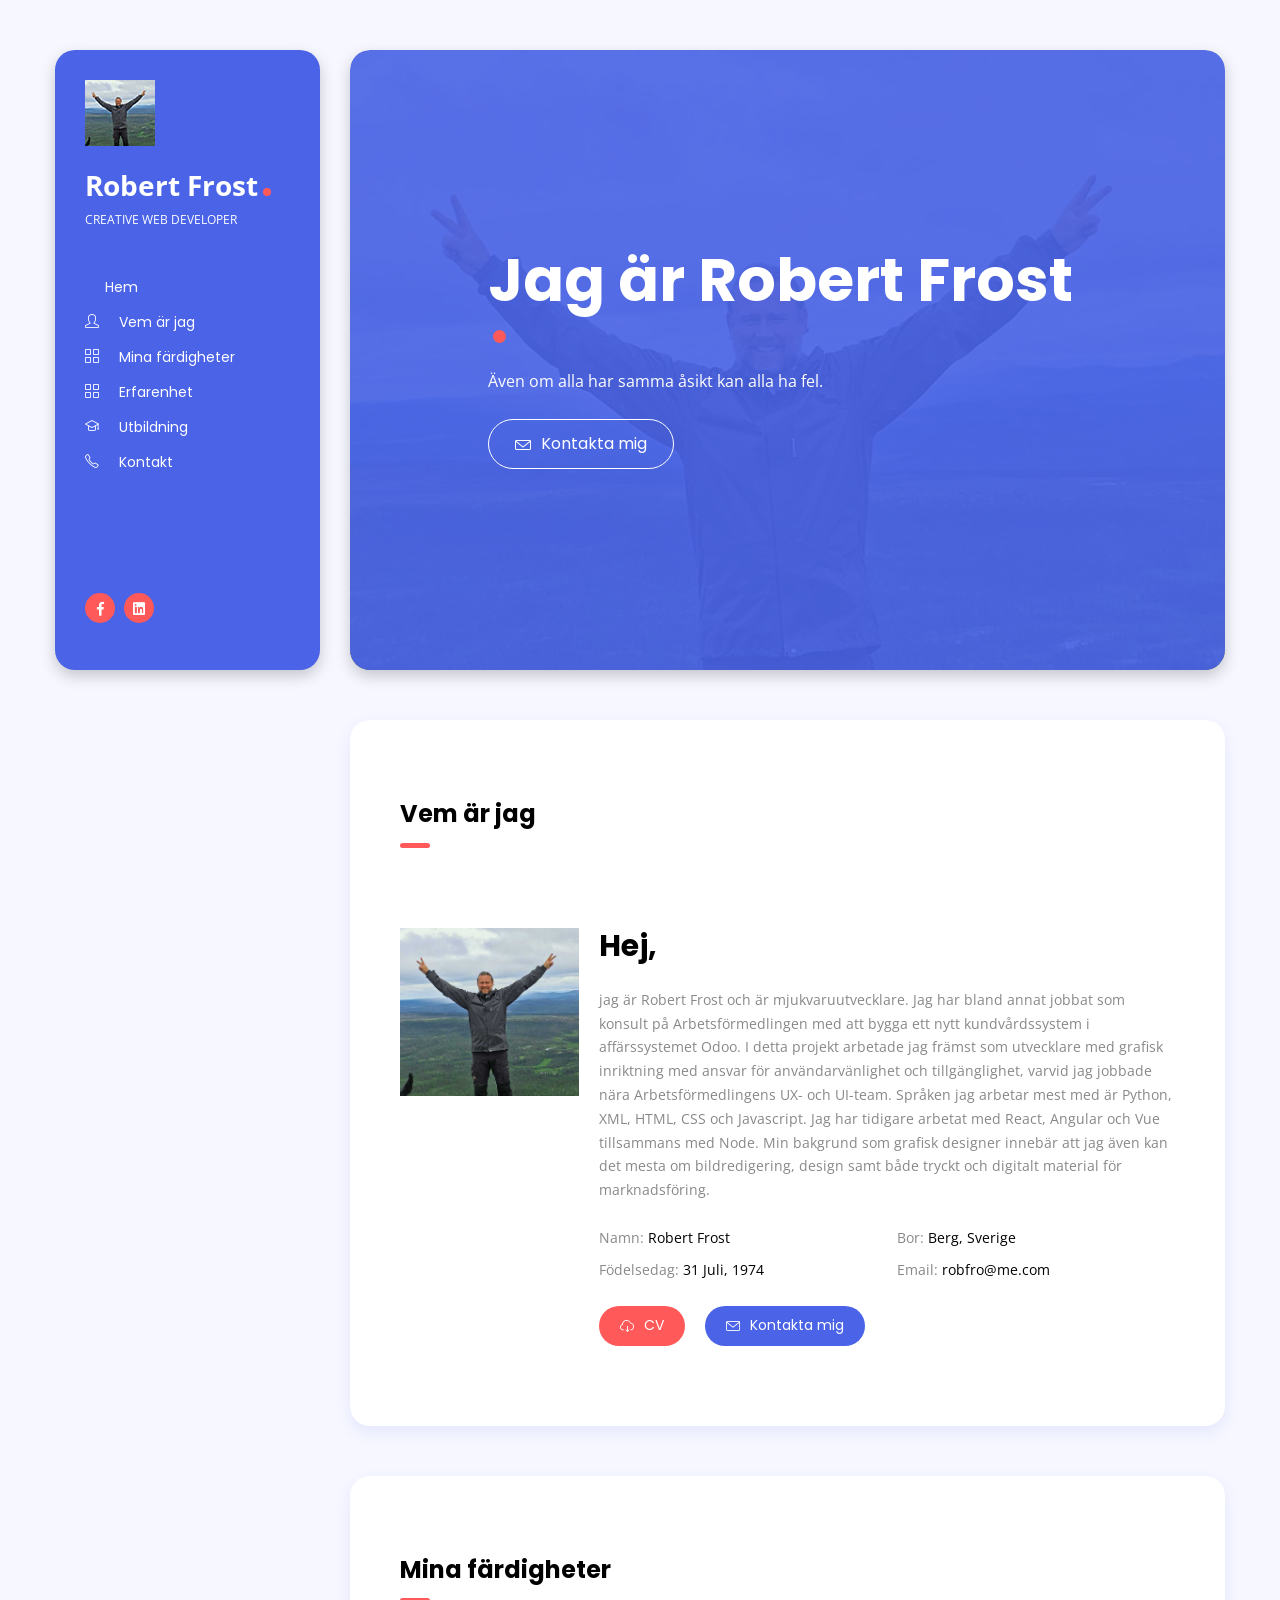
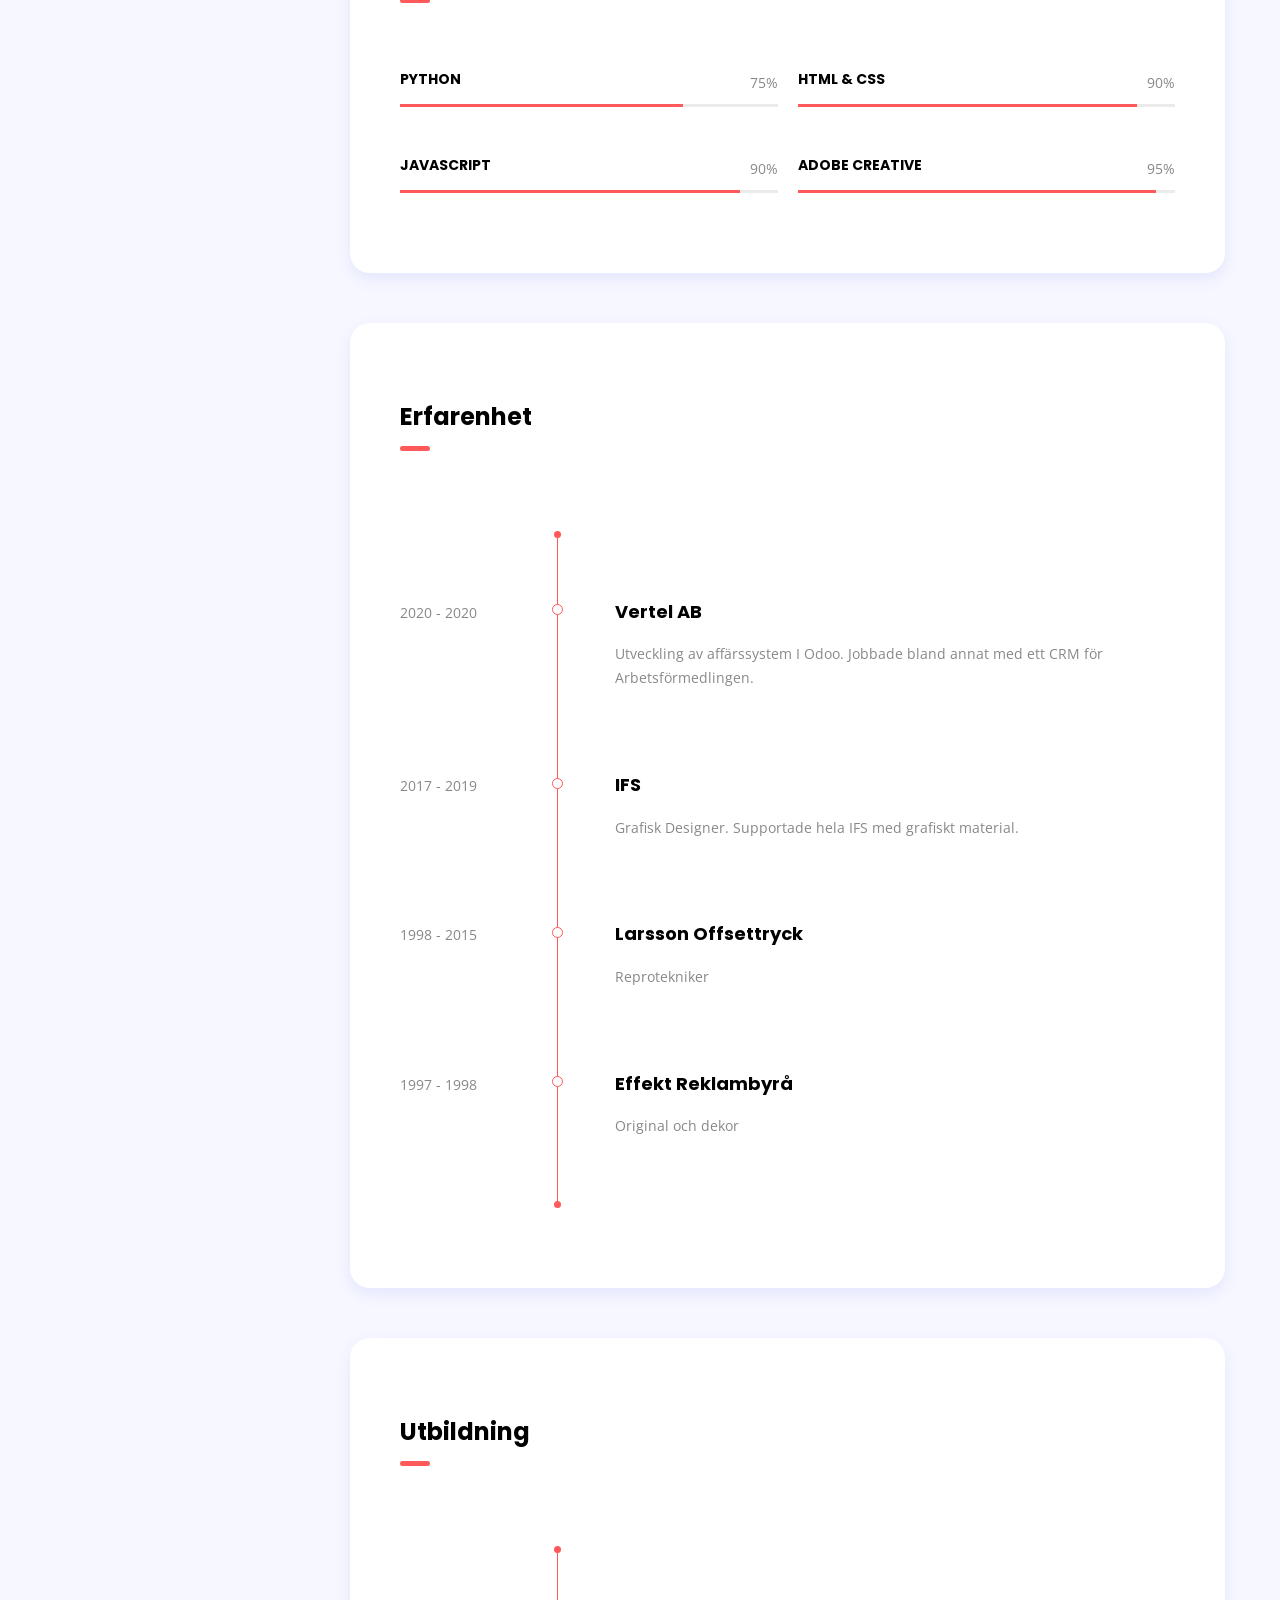
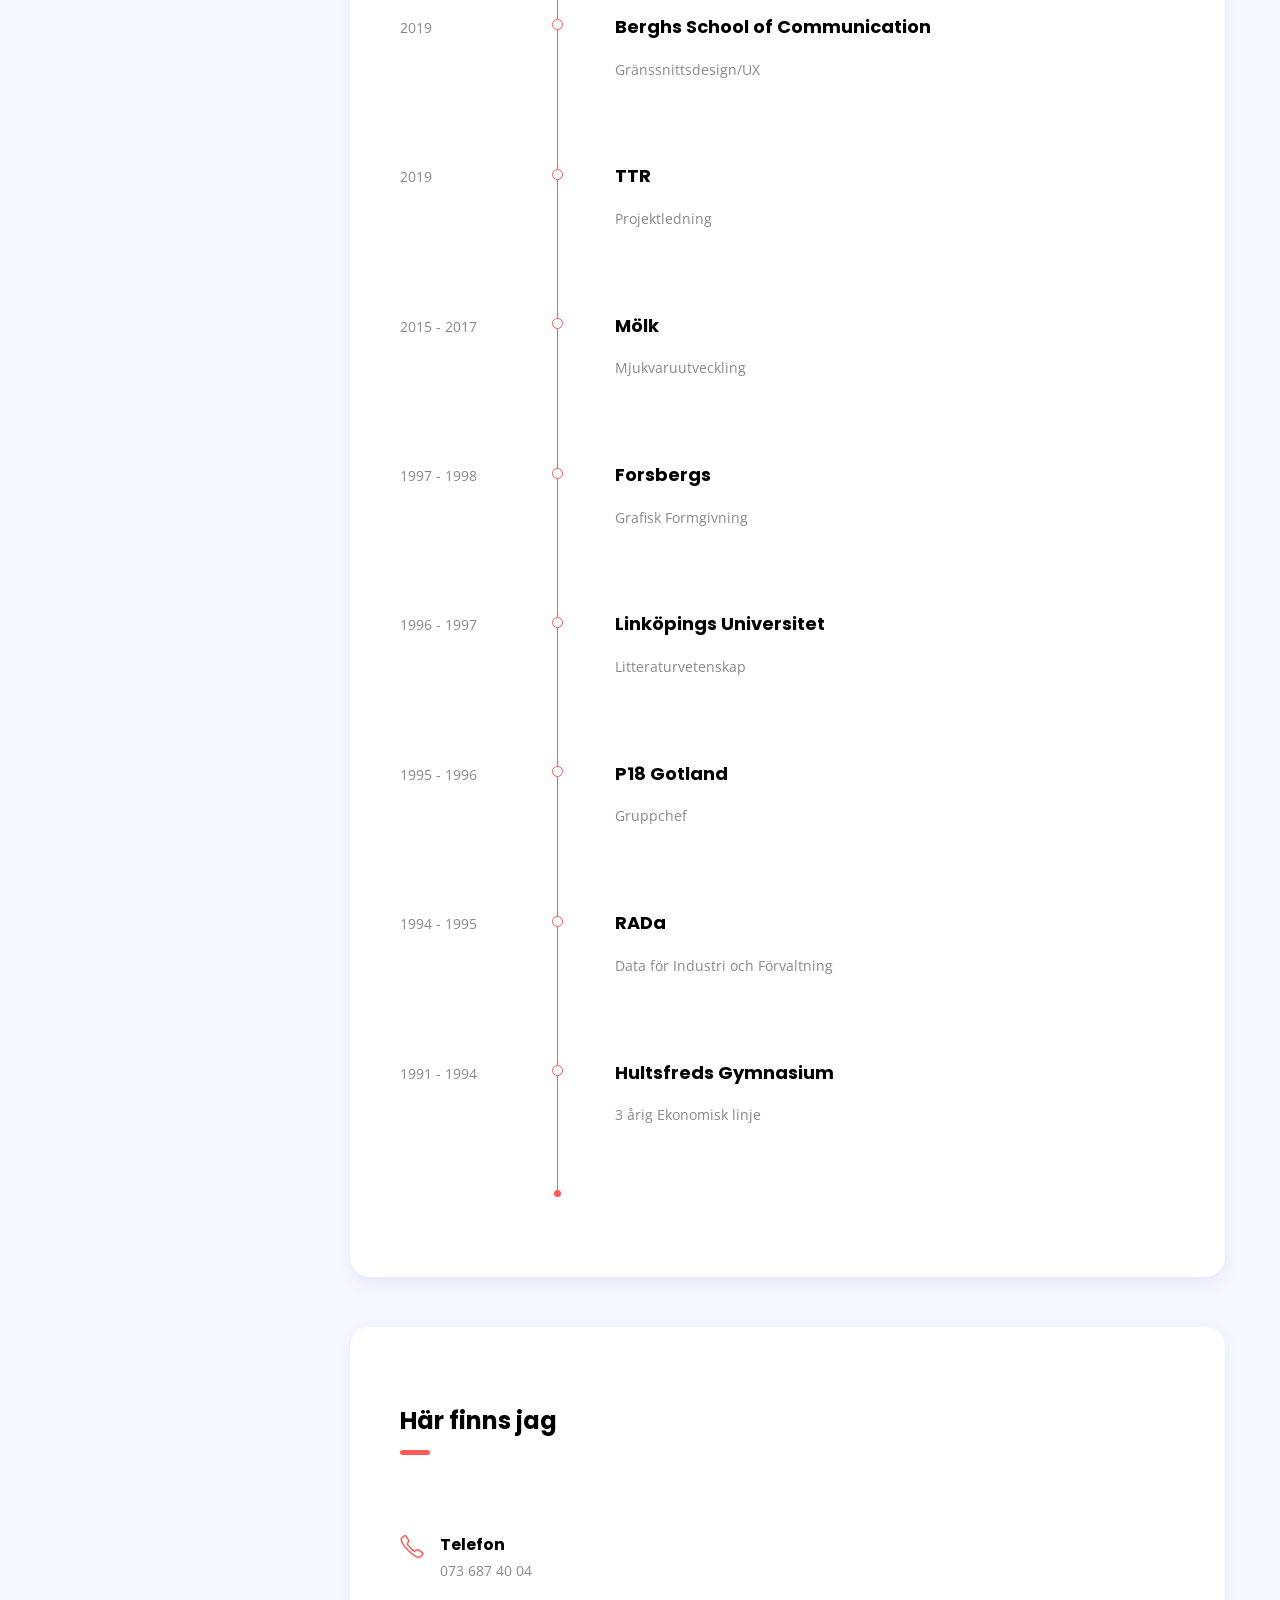
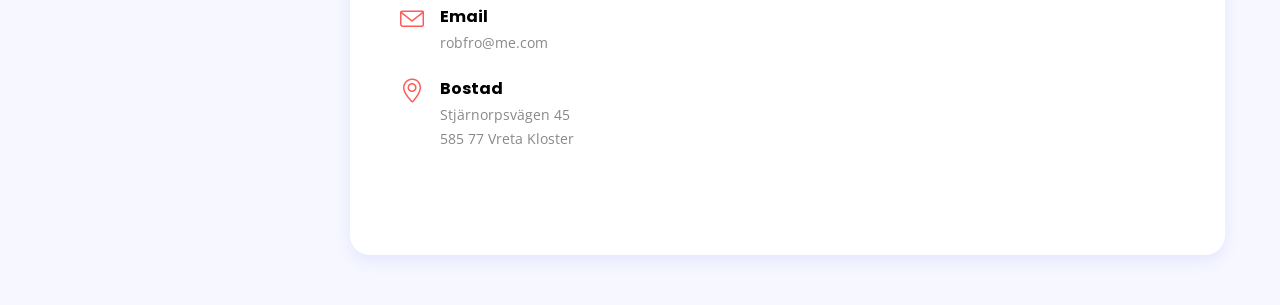
==== commit ee73efd9: "Update index.html textfix" ====
--- a/index.html
+++ b/index.html
@@ -63,14 +63,14 @@
 			<!-- navigation menu -->
 			<nav>
 				<ul class="vertical-menu scrollspy">
-					<li><a href="#home" class="active"><i class="icon-home"></i>Hem</a></li>
-					<li><a href="#about"><i class="icon-user"></i>Vem är jag</a></li>
+					<li><a href="#hem" class="active"><i class="icon-hem"></i>Hem</a></li>
+					<li><a href="#om"><i class="icon-user"></i>Vem är jag</a></li>
 <!-- 					<li><a href="#services"><i class="icon-bulb"></i>Services</a></li>
- -->					<li><a href="#skills"><i class="icon-grid"></i>Mina färdigheter</a></li>
+ -->					<li><a href="#färdigheter"><i class="icon-grid"></i>Mina färdigheter</a></li>
 					<li><a href="#erfarenhet"><i class="icon-grid"></i>Erfarenhet</a></li>
 					<li><a href="#utbildning"><i class="icon-graduation"></i>Utbildning</a></li>
 <!-- 					<li><a href="#blog"><i class="icon-pencil"></i>Blog</a></li>
- -->					<li><a href="#contact"><i class="icon-phone"></i>Kontakt</a></li>
+ -->					<li><a href="#kontakt"><i class="icon-phone"></i>Kontakt</a></li>
 				</ul>
 			</nav>
 			
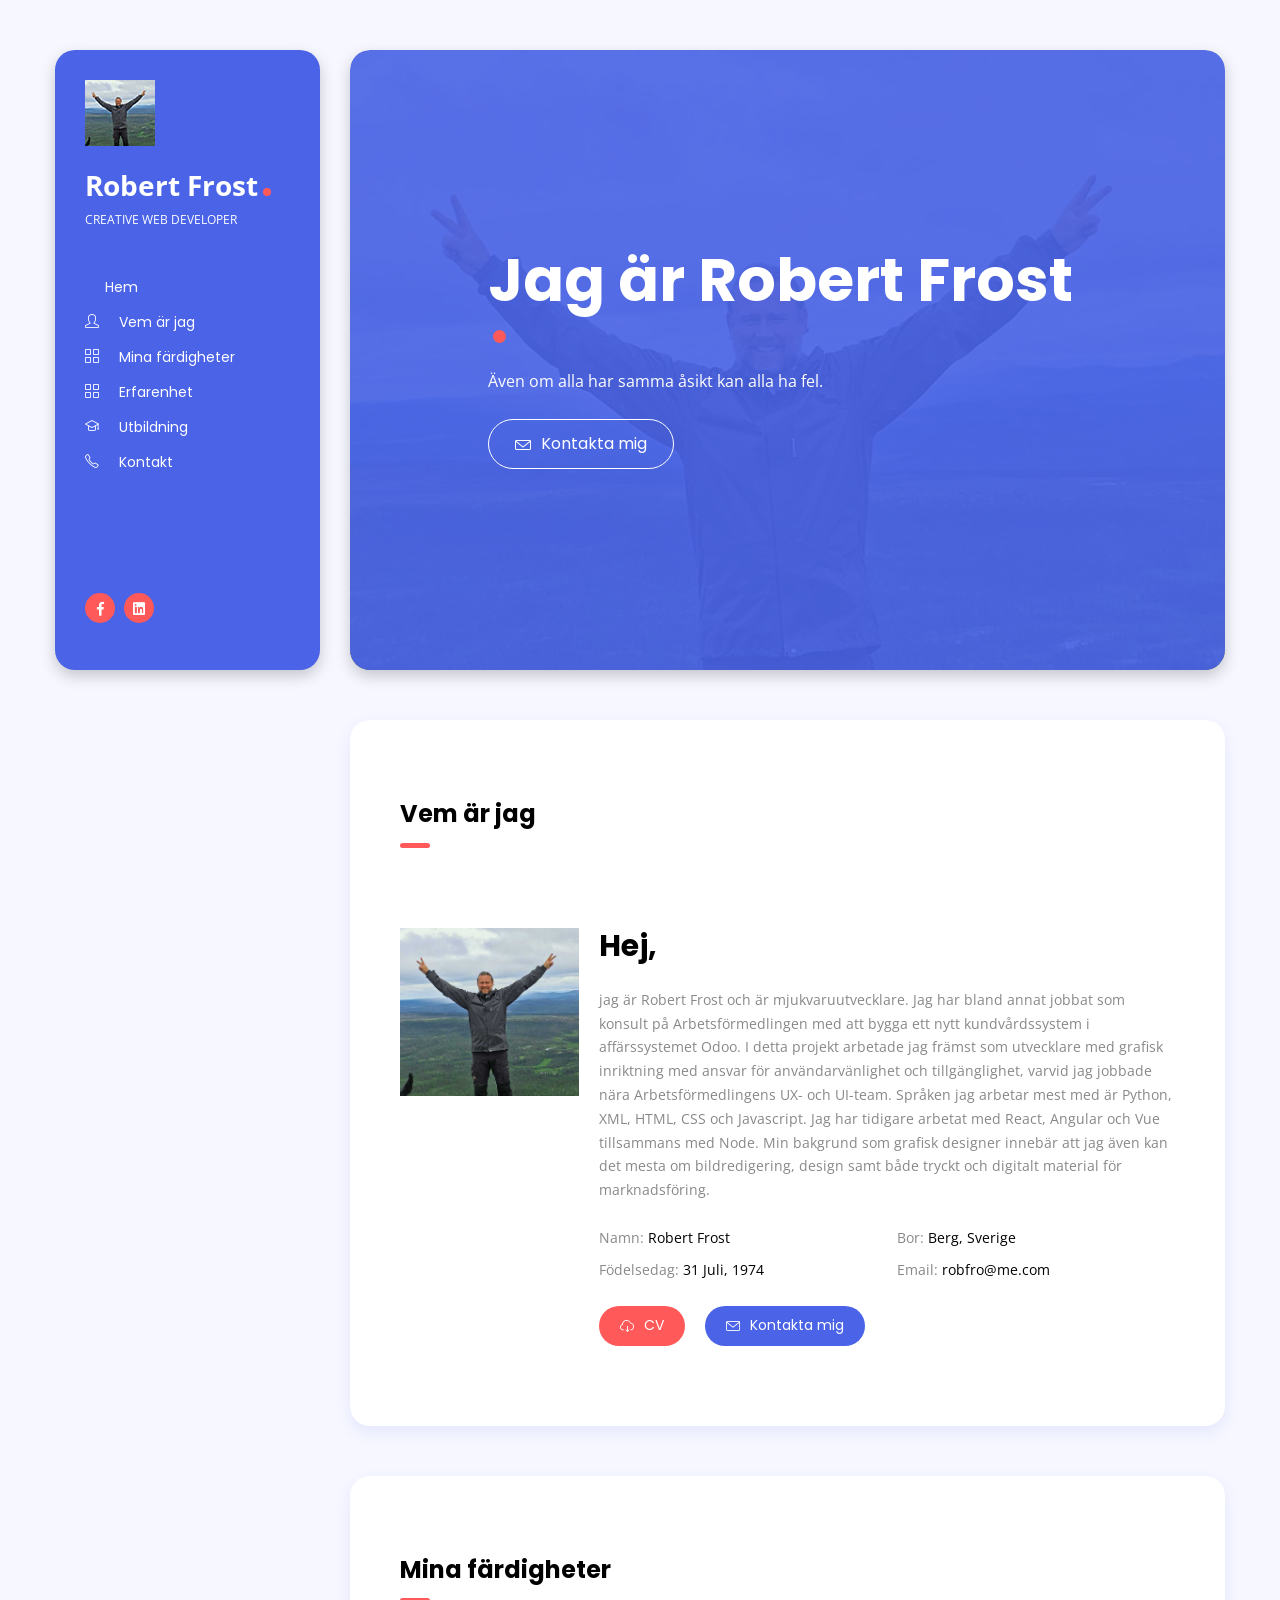
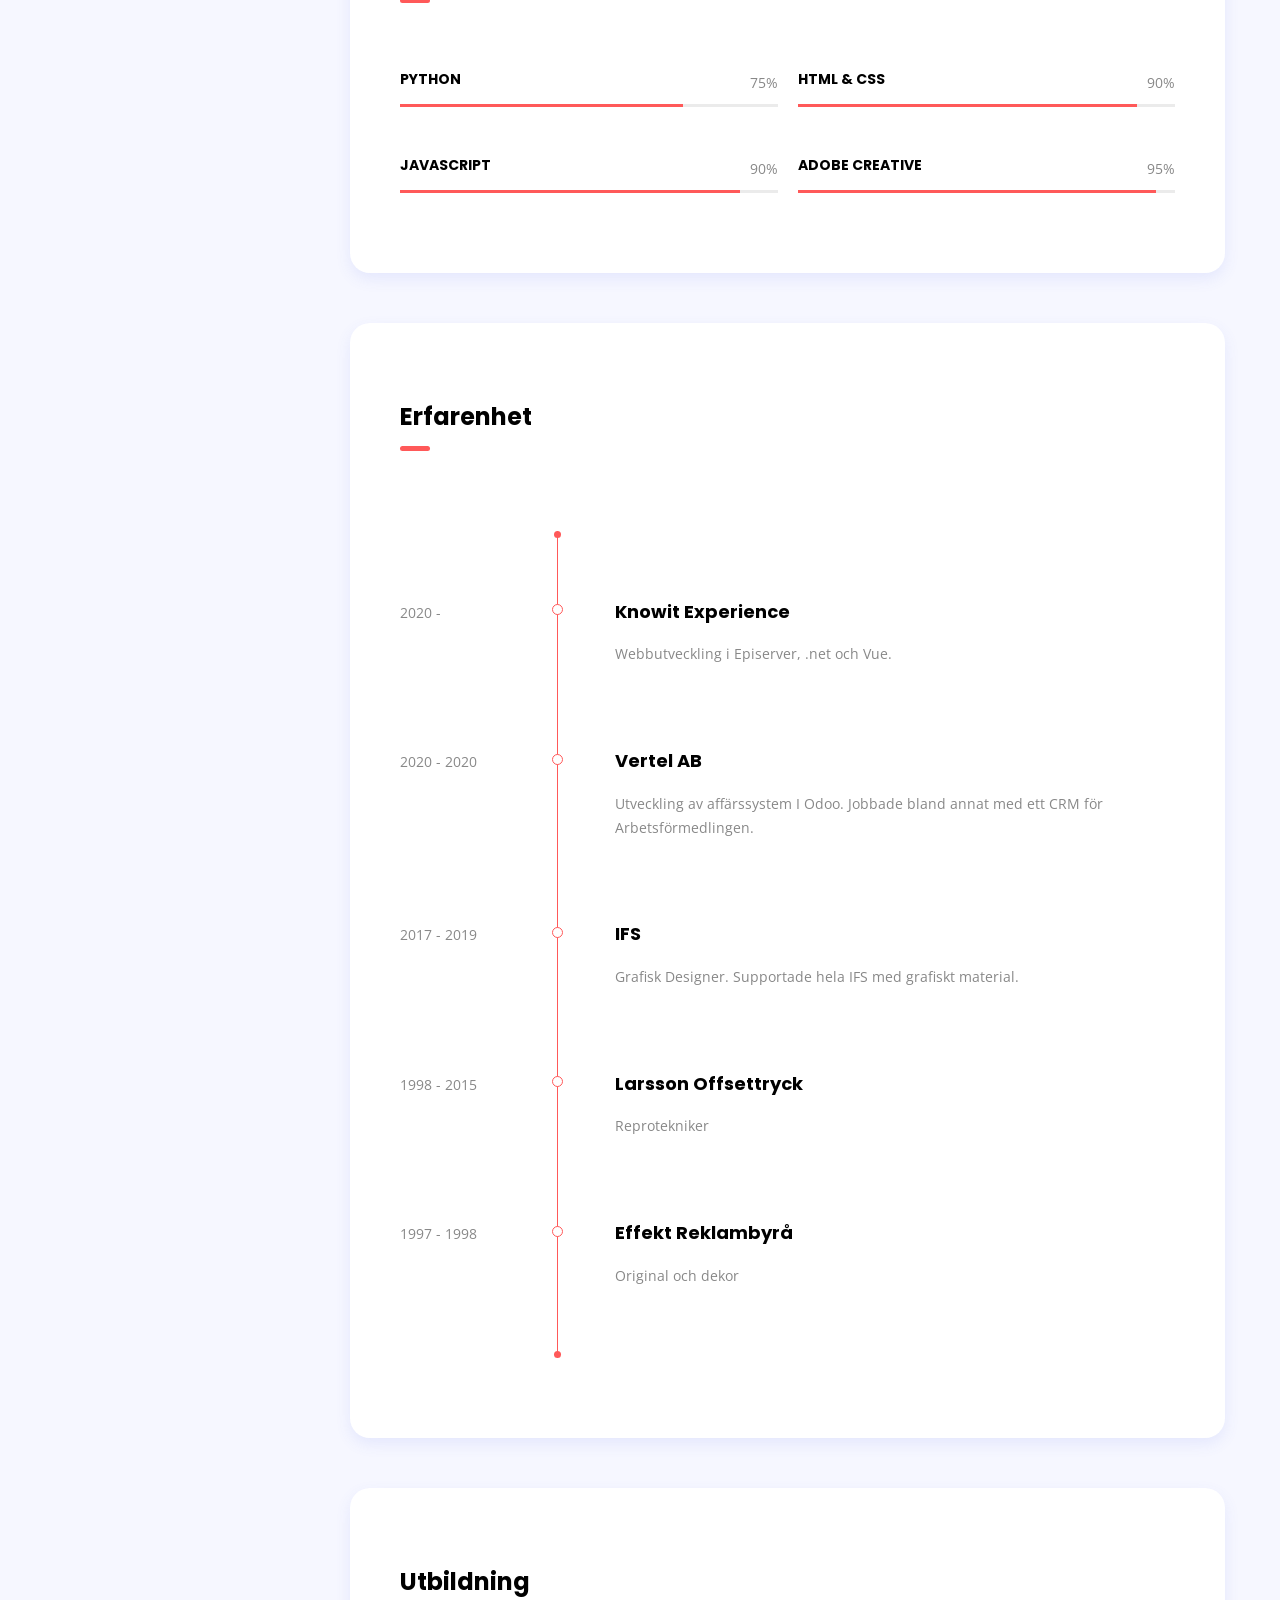
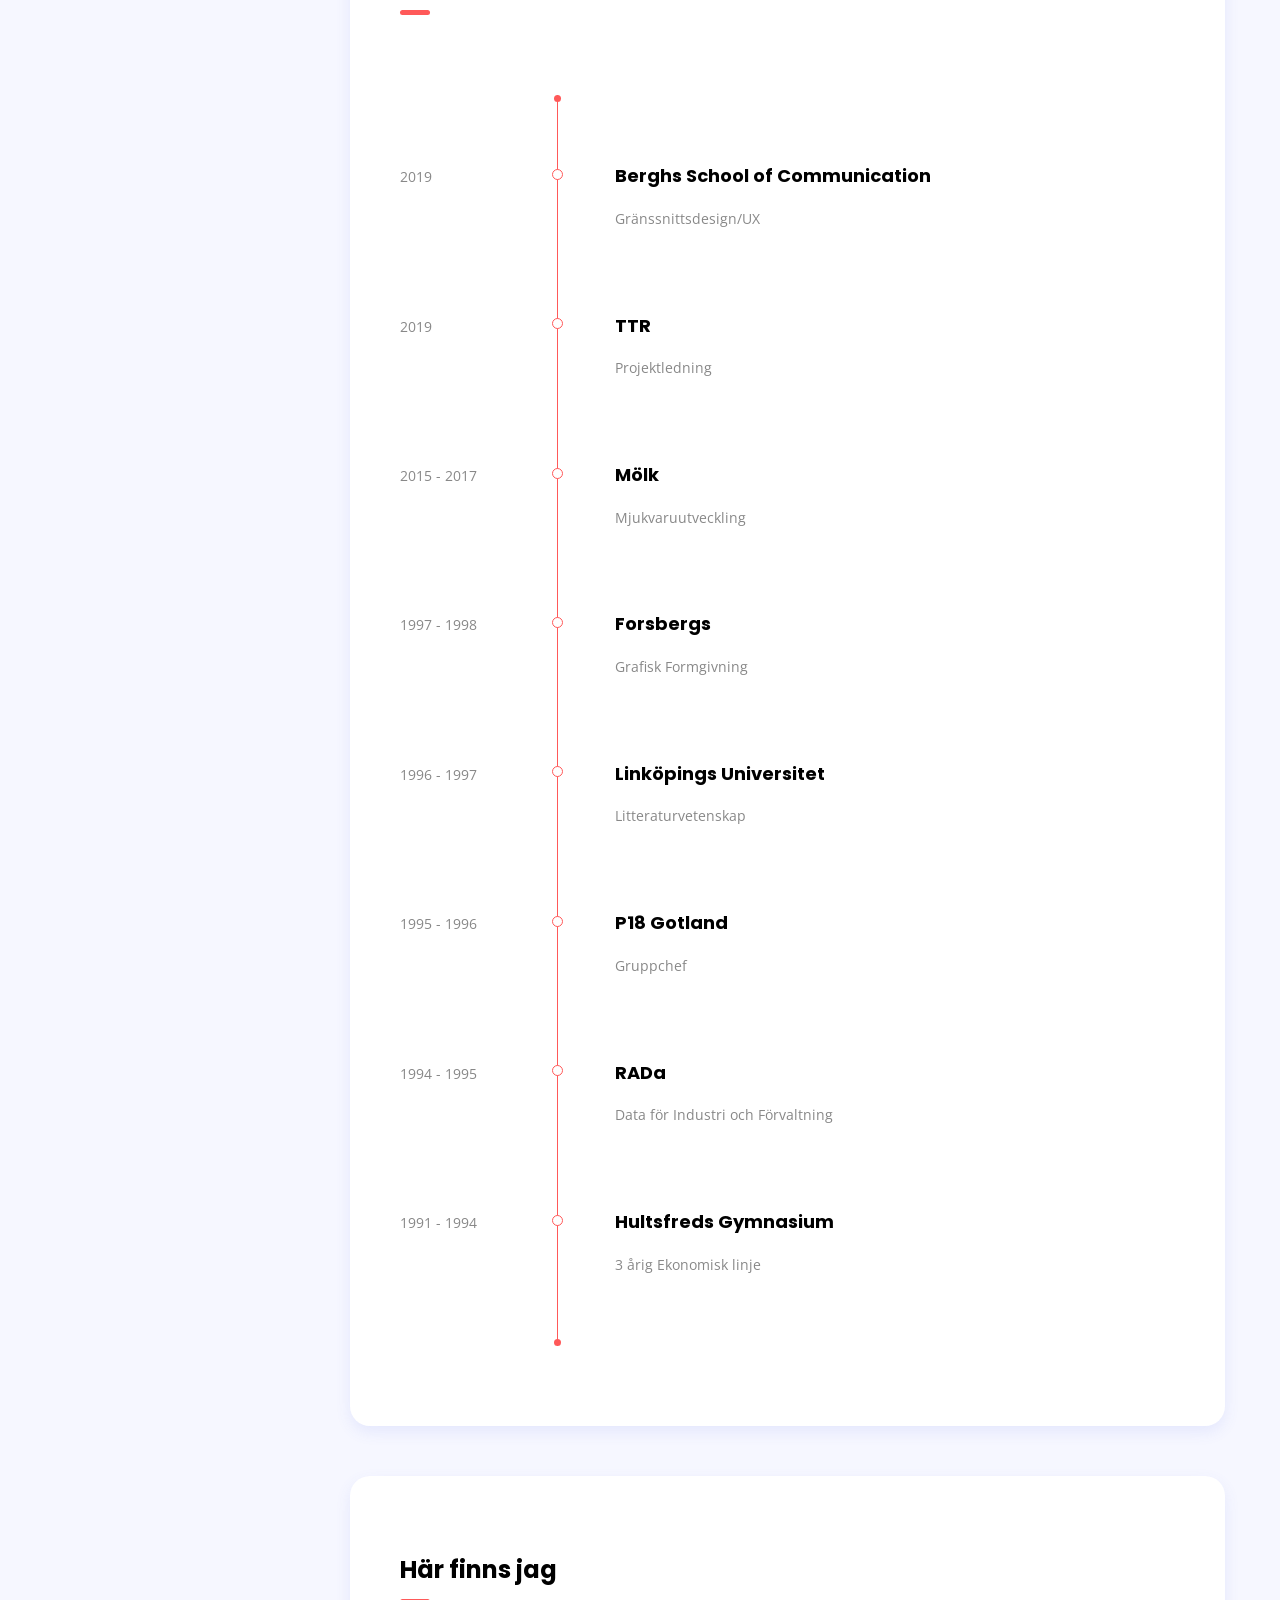
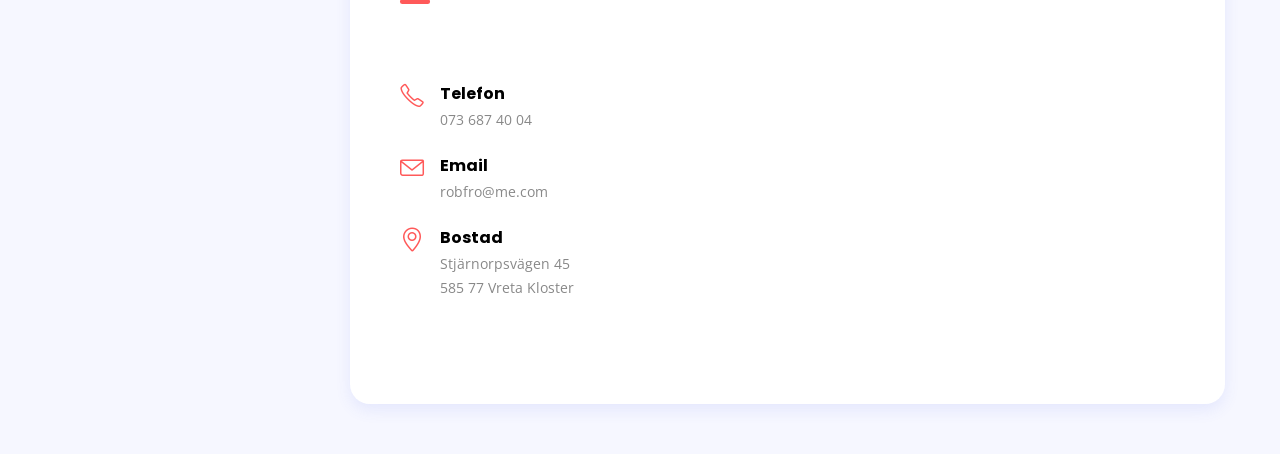
==== commit 7d0ac584: "Update index.html Added Knowit in timeline" ====
--- a/index.html
+++ b/index.html
@@ -323,6 +323,15 @@
 			<div class="timeline">
 				<div class="entry">
 					<div class="title">
+						<span>2020 - </span>
+					</div>
+					<div class="body">
+						<h4 class="mt-0">Knowit Experience</h4>
+						<p>Webbutveckling i Episerver, .net och Vue.</p>
+					</div>
+				</div>
+				<div class="entry">
+					<div class="title">
 						<span>2020 - 2020</span>
 					</div>
 					<div class="body">
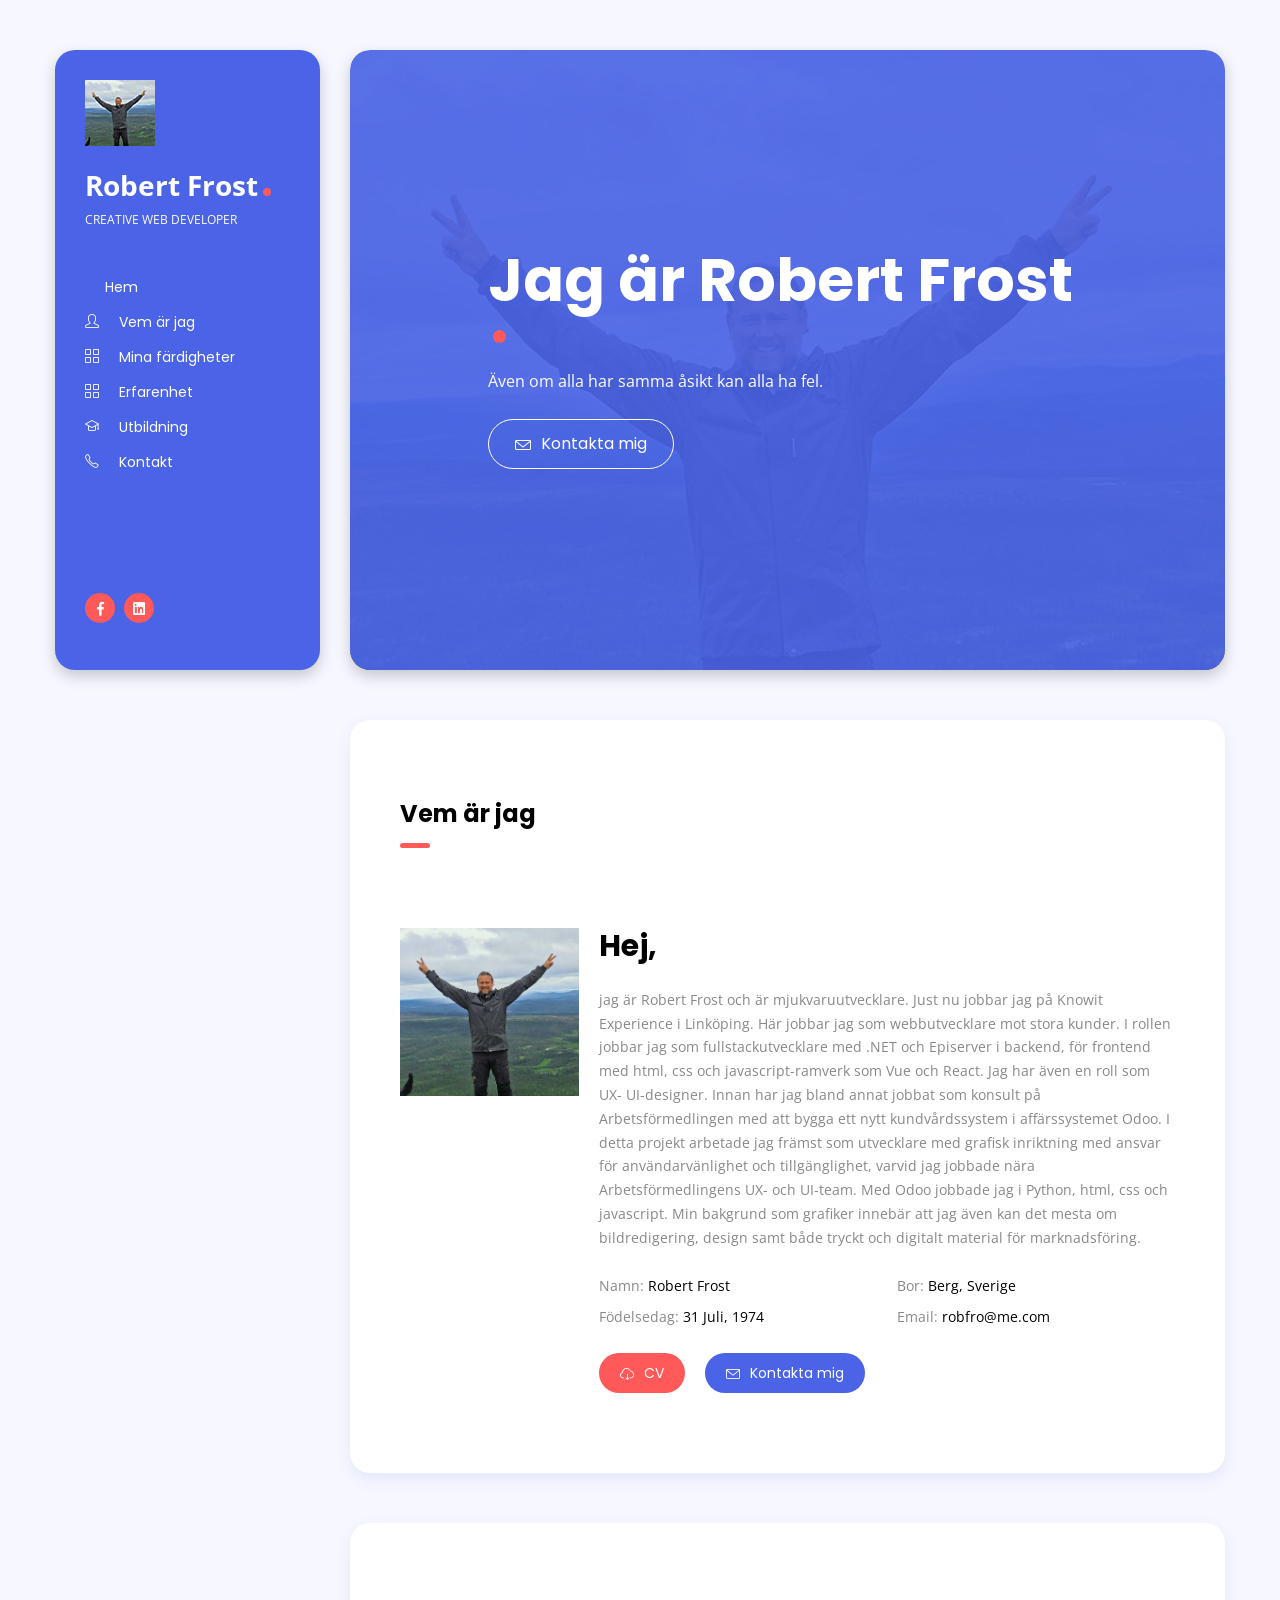
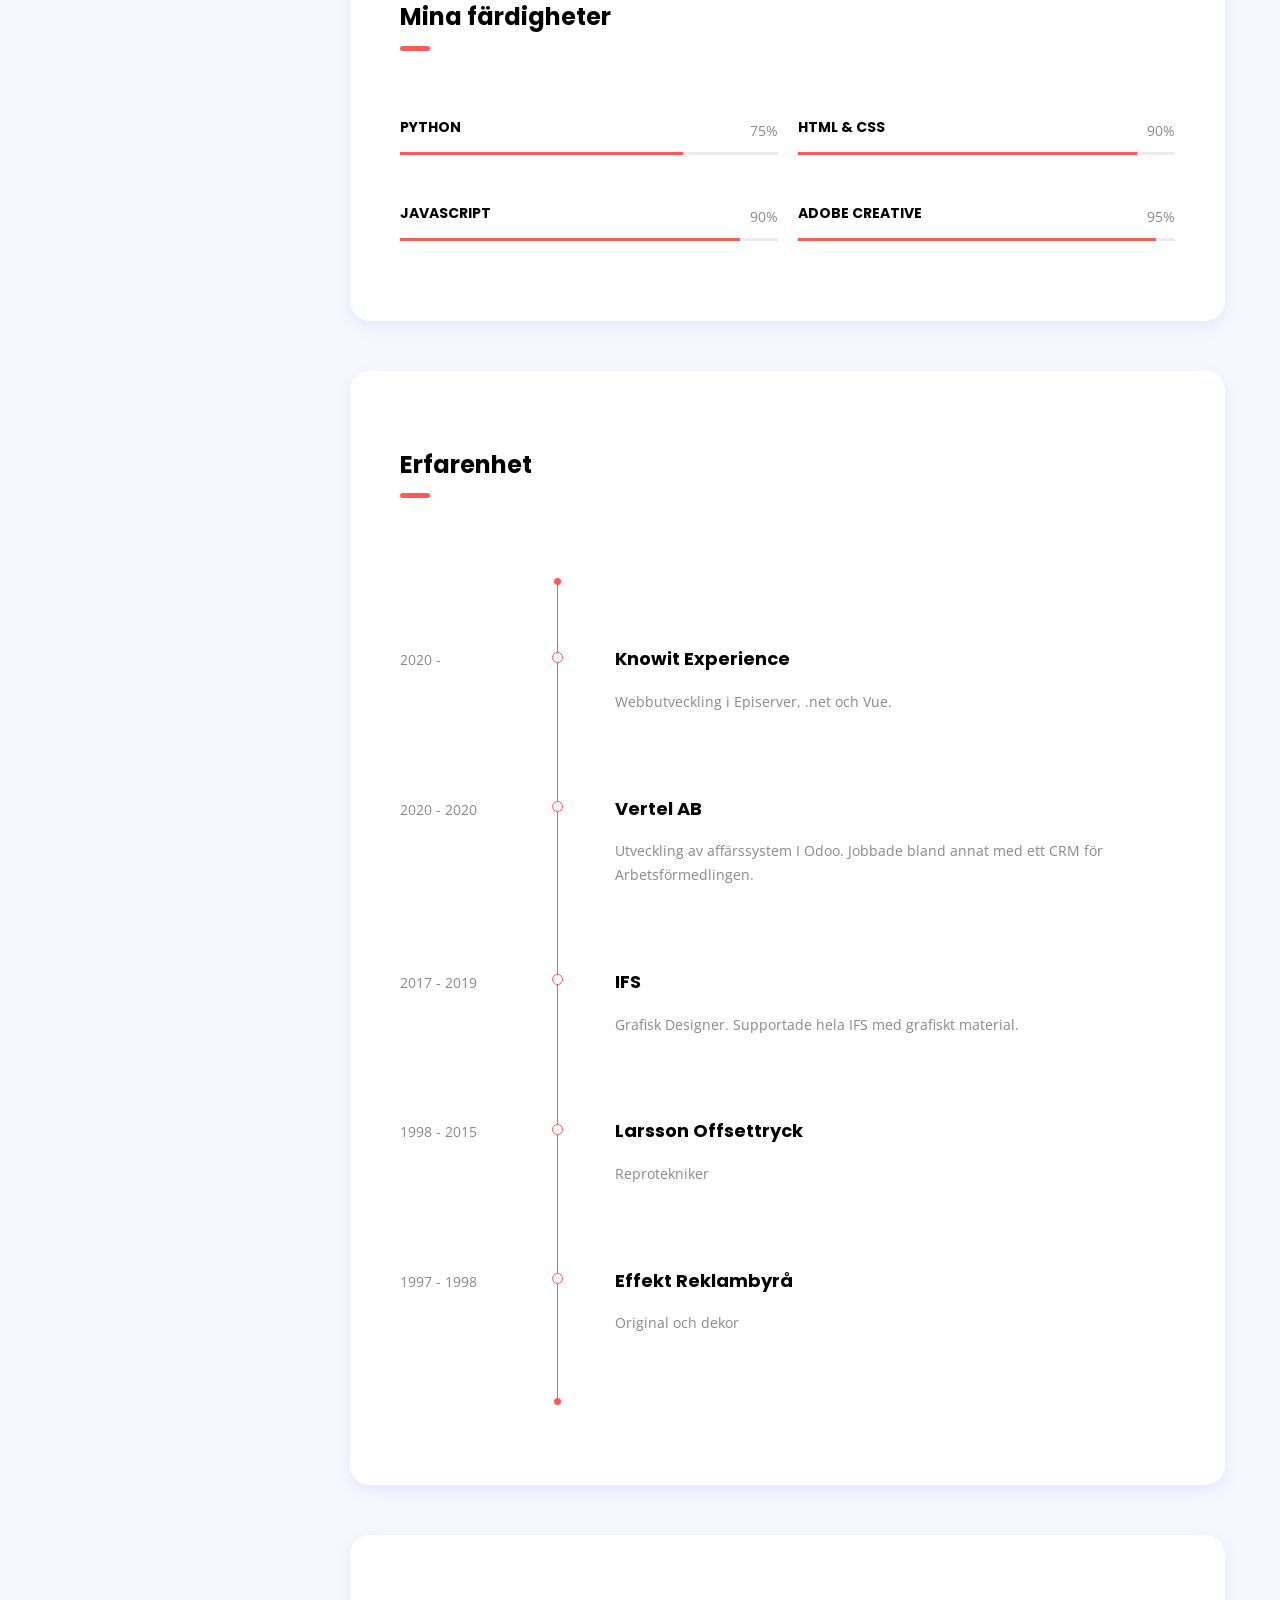
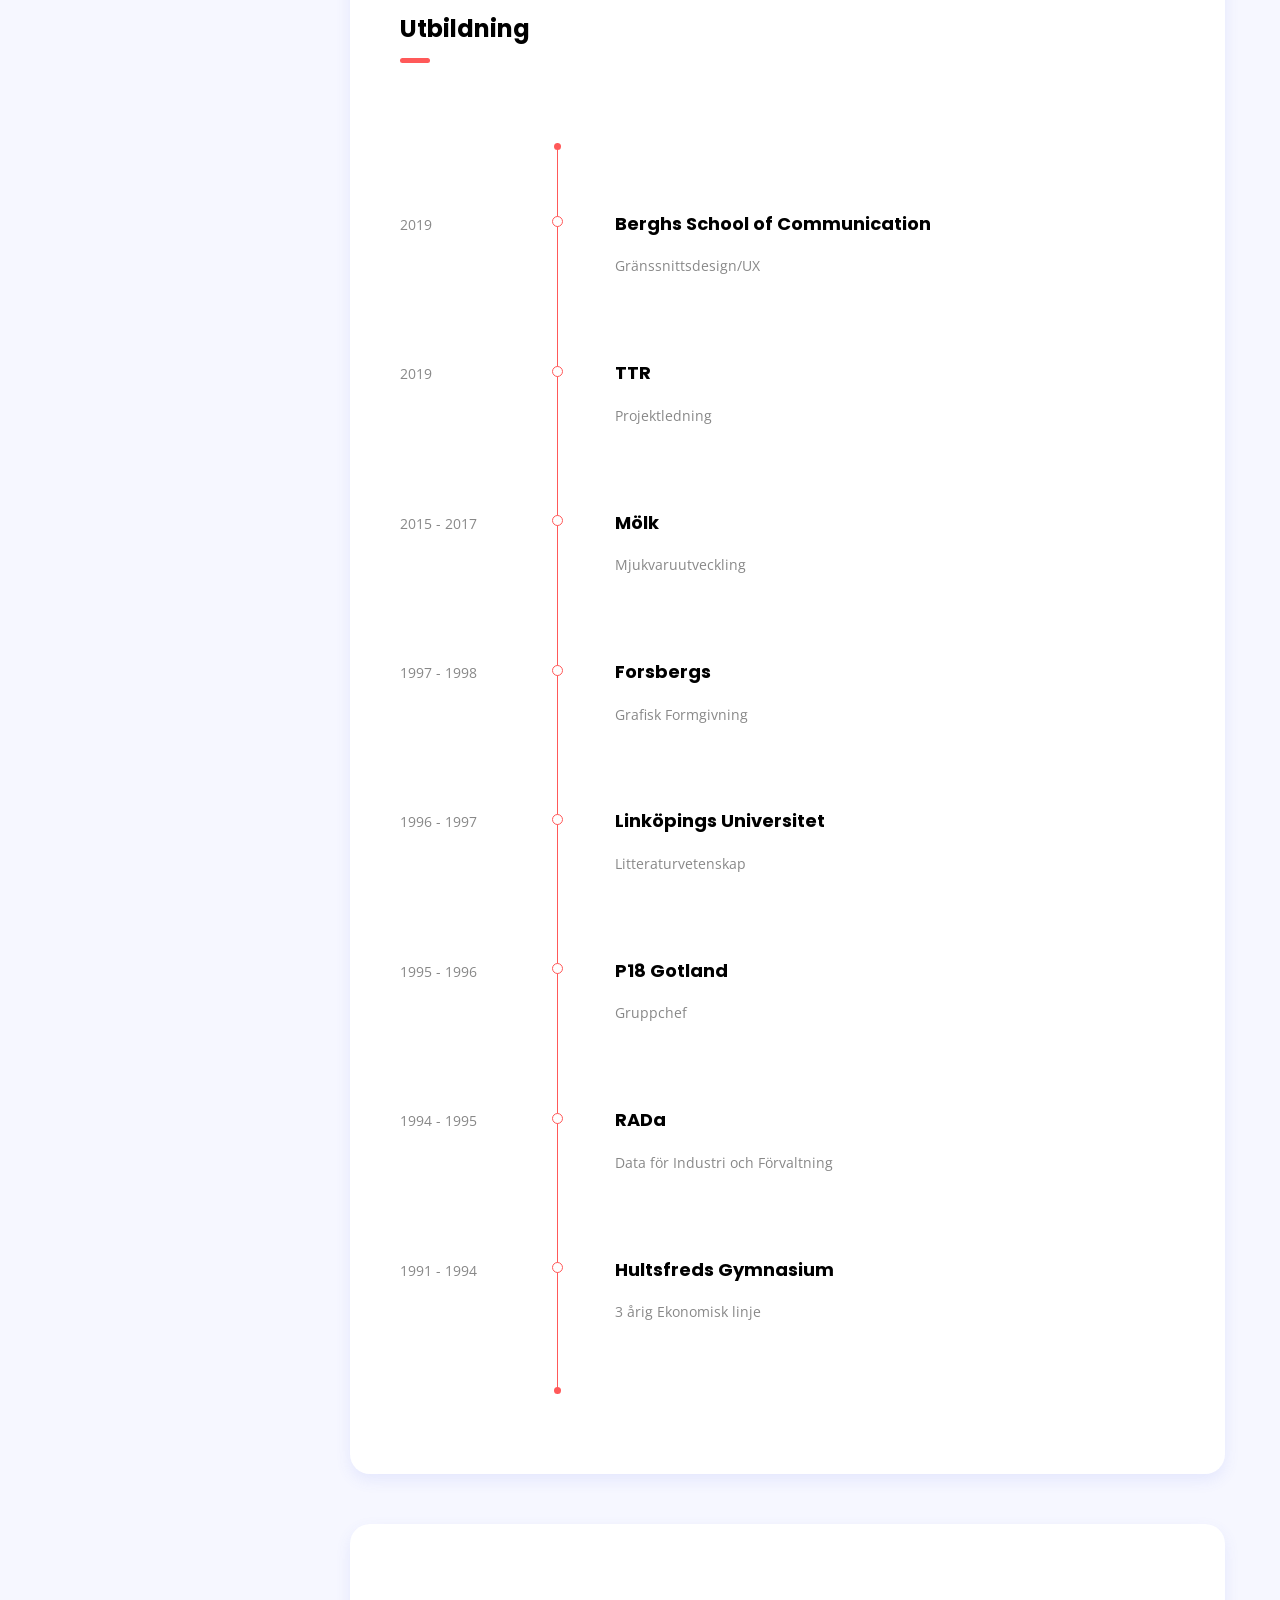
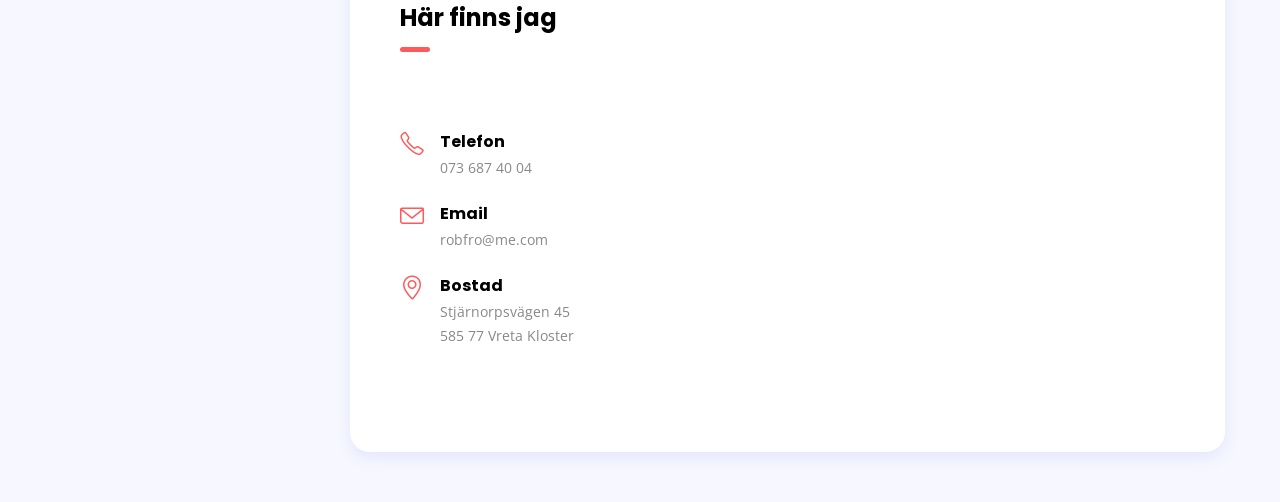
==== commit c028d456: "Update index.html Added description about me" ====
--- a/index.html
+++ b/index.html
@@ -64,9 +64,9 @@
 			<nav>
 				<ul class="vertical-menu scrollspy">
 					<li><a href="#hem" class="active"><i class="icon-hem"></i>Hem</a></li>
-					<li><a href="#om"><i class="icon-user"></i>Vem är jag</a></li>
+					<li><a href="#about"><i class="icon-user"></i>Vem är jag</a></li>
 <!-- 					<li><a href="#services"><i class="icon-bulb"></i>Services</a></li>
- -->					<li><a href="#färdigheter"><i class="icon-grid"></i>Mina färdigheter</a></li>
+ -->					<li><a href="#skills"><i class="icon-grid"></i>Mina färdigheter</a></li>
 					<li><a href="#erfarenhet"><i class="icon-grid"></i>Erfarenhet</a></li>
 					<li><a href="#utbildning"><i class="icon-graduation"></i>Utbildning</a></li>
 <!-- 					<li><a href="#blog"><i class="icon-pencil"></i>Blog</a></li>
@@ -115,8 +115,14 @@
 				</div>
 				<div class="col-md-9">
 					<h2 class="mt-4 mt-md-0 mb-4">Hej,</h2>
-					<p class="mb-0"> jag är Robert Frost och är mjukvaruutvecklare. Jag har bland annat jobbat som konsult på Arbetsförmedlingen med att bygga ett nytt kundvårdssystem i affärssystemet Odoo. I detta projekt arbetade jag främst som utvecklare med grafisk inriktning med ansvar för användarvänlighet och tillgänglighet, varvid jag jobbade nära Arbetsförmedlingens UX- och UI-team. 
-						Språken jag arbetar mest med är Python, XML, HTML, CSS och Javascript. Jag har tidigare arbetat med React, Angular och Vue tillsammans med Node. Min bakgrund som grafisk designer innebär att jag även kan det mesta om bildredigering, design samt både tryckt och digitalt material för marknadsföring.</p>
+					<p class="mb-0"> jag är Robert Frost och är mjukvaruutvecklare. Just nu jobbar jag på Knowit Experience i Linköping.
+						Här jobbar jag som webbutvecklare mot stora kunder. I rollen jobbar jag som fullstackutvecklare med .NET och Episerver
+						i backend, för frontend med html, css och javascript-ramverk som Vue och React. Jag har även en roll som UX- UI-designer.
+						Innan har jag bland annat jobbat som konsult på Arbetsförmedlingen med att bygga ett nytt kundvårdssystem i affärssystemet Odoo. 
+						I detta projekt arbetade jag främst som utvecklare med grafisk inriktning med ansvar för användarvänlighet och tillgänglighet, 
+						varvid jag jobbade nära Arbetsförmedlingens UX- och UI-team. Med Odoo jobbade jag i Python, html, css och javascript.
+						Min bakgrund som grafiker innebär att jag även kan det mesta om bildredigering, design samt både tryckt och digitalt 
+						material för marknadsföring.</p>
 					<div class="row my-4">
 						<div class="col-md-6">
 							<p class="mb-2">Namn: <span class="text-dark">Robert Frost</span></p>
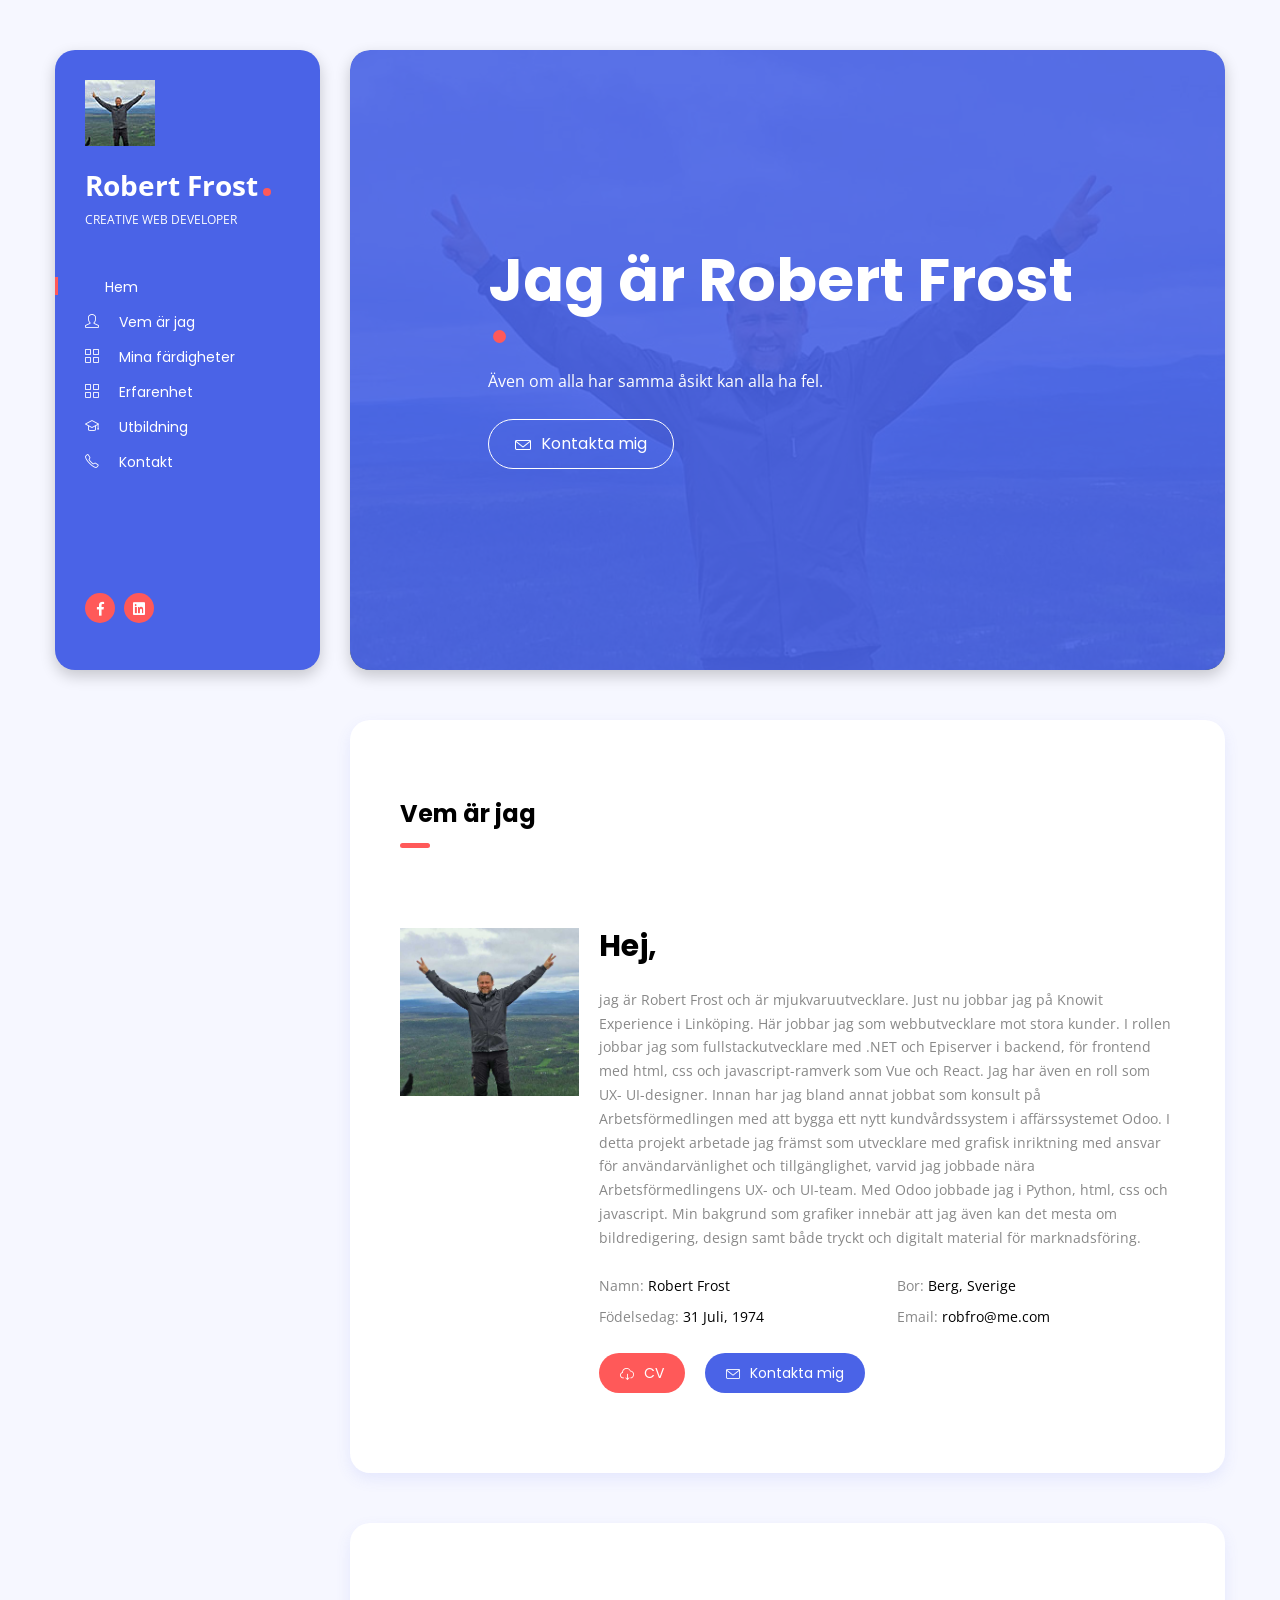
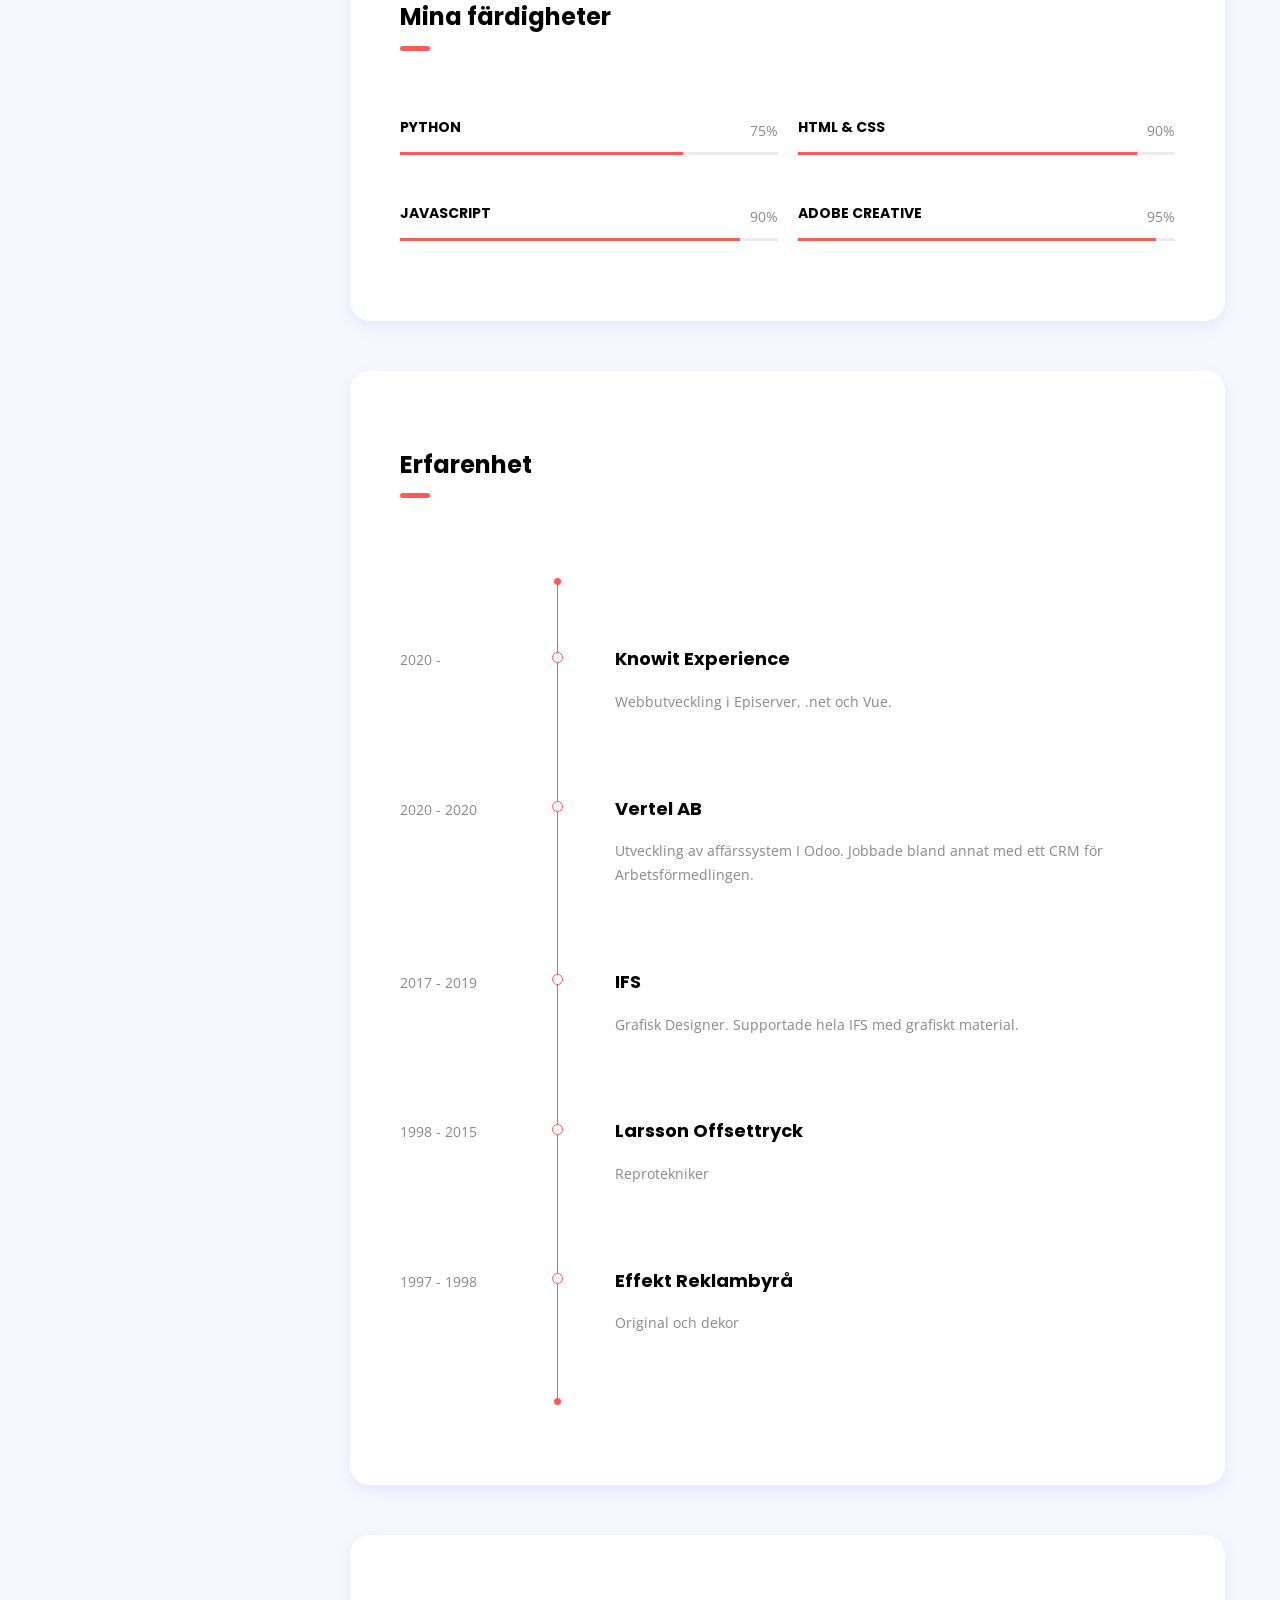
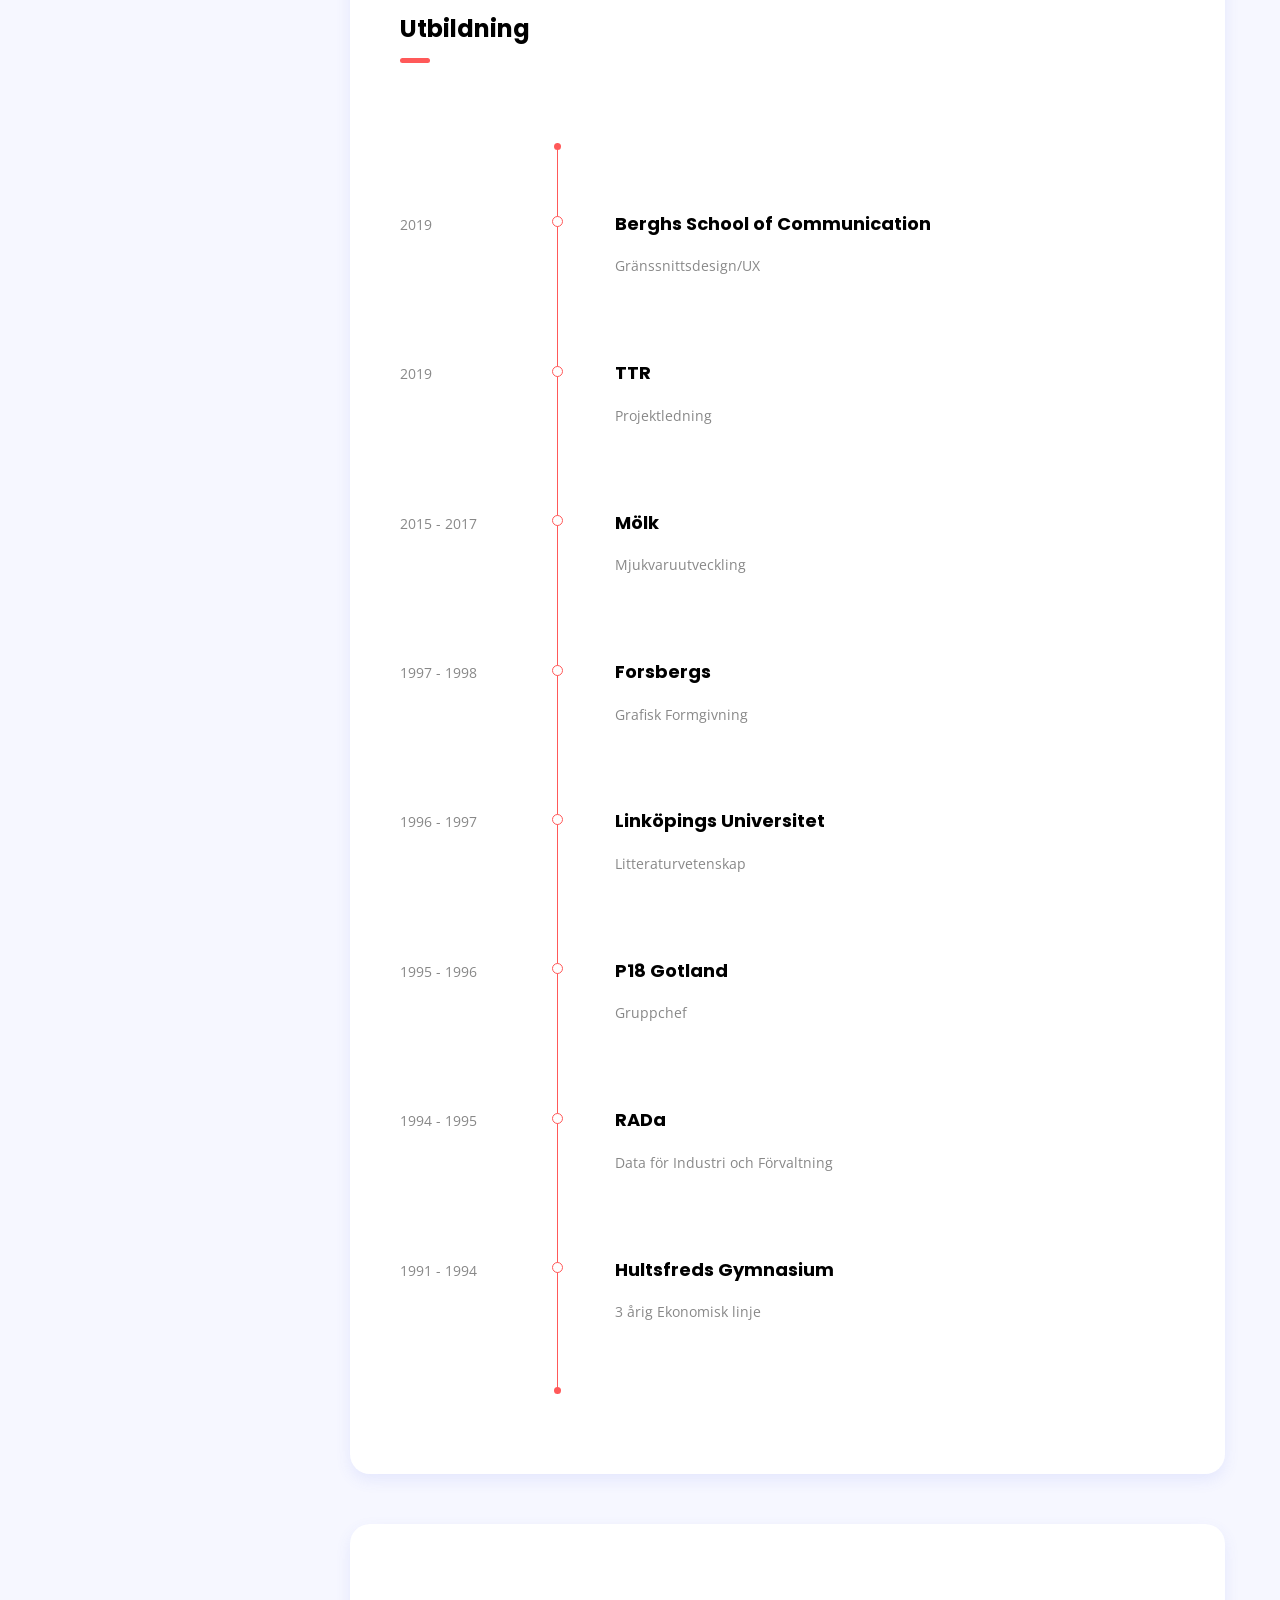
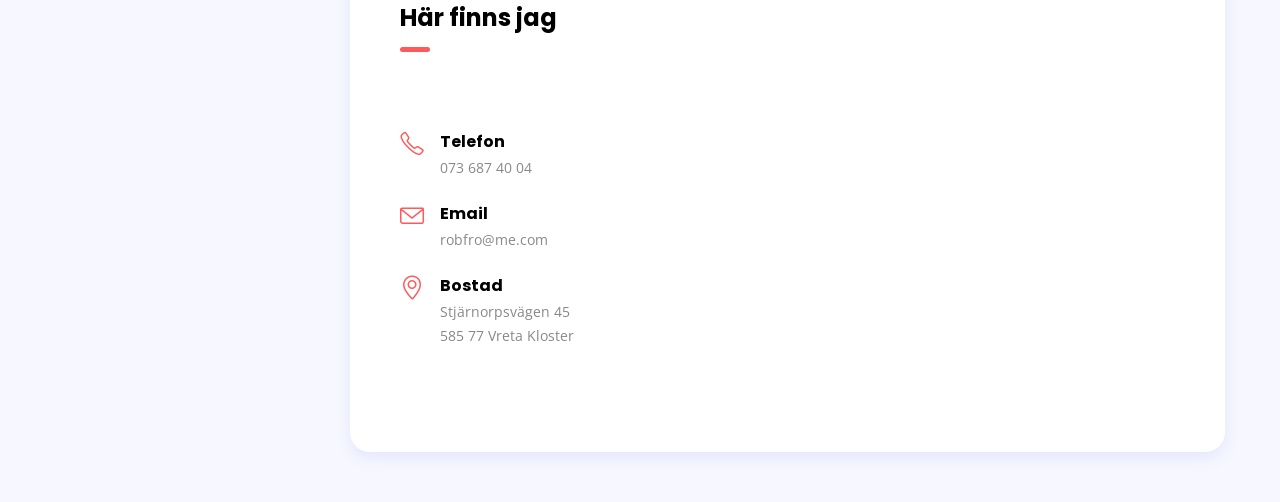
==== commit a3d1e784: "Update index.html Fixed IDs" ====
--- a/index.html
+++ b/index.html
@@ -63,14 +63,14 @@
 			<!-- navigation menu -->
 			<nav>
 				<ul class="vertical-menu scrollspy">
-					<li><a href="#hem" class="active"><i class="icon-hem"></i>Hem</a></li>
+					<li><a href="#home" class="active"><i class="icon-hem"></i>Hem</a></li>
 					<li><a href="#about"><i class="icon-user"></i>Vem är jag</a></li>
 <!-- 					<li><a href="#services"><i class="icon-bulb"></i>Services</a></li>
  -->					<li><a href="#skills"><i class="icon-grid"></i>Mina färdigheter</a></li>
 					<li><a href="#erfarenhet"><i class="icon-grid"></i>Erfarenhet</a></li>
 					<li><a href="#utbildning"><i class="icon-graduation"></i>Utbildning</a></li>
 <!-- 					<li><a href="#blog"><i class="icon-pencil"></i>Blog</a></li>
- -->					<li><a href="#kontakt"><i class="icon-phone"></i>Kontakt</a></li>
+ -->					<li><a href="#conatct"><i class="icon-phone"></i>Kontakt</a></li>
 				</ul>
 			</nav>
 			
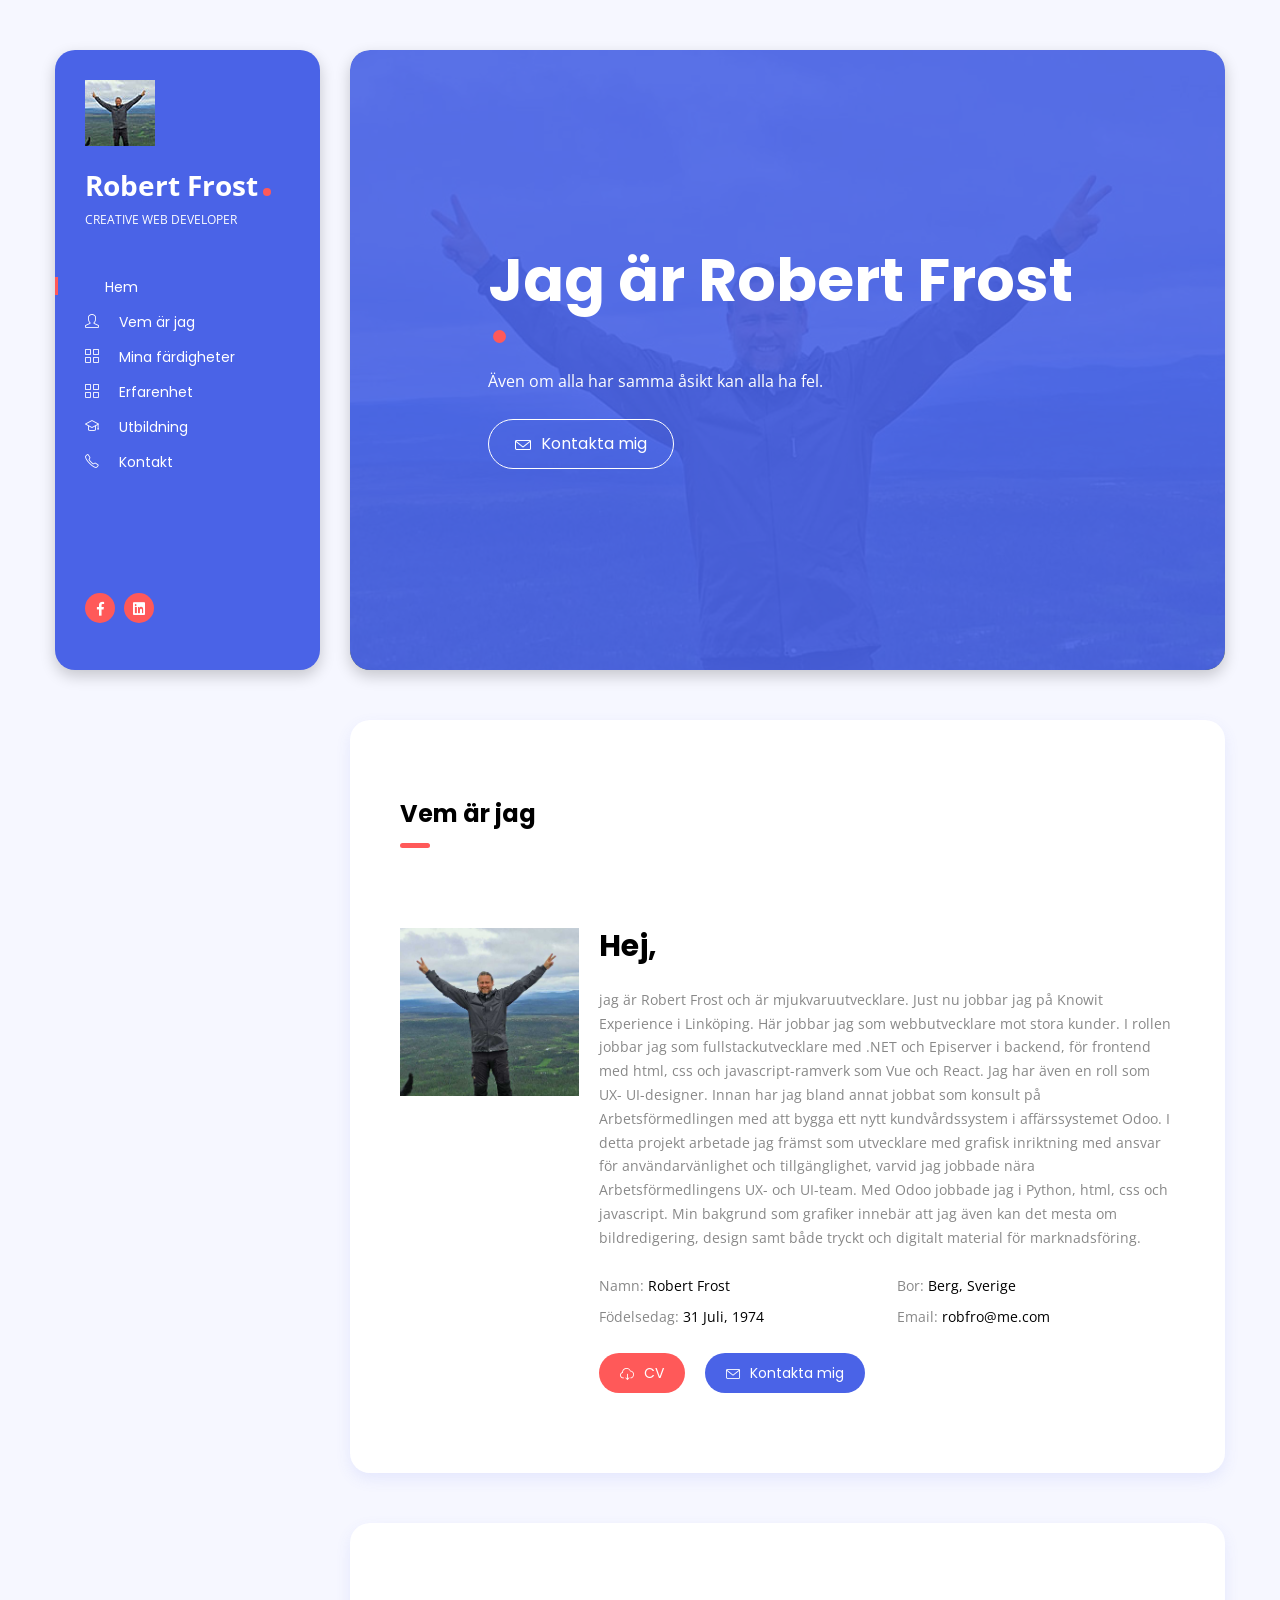
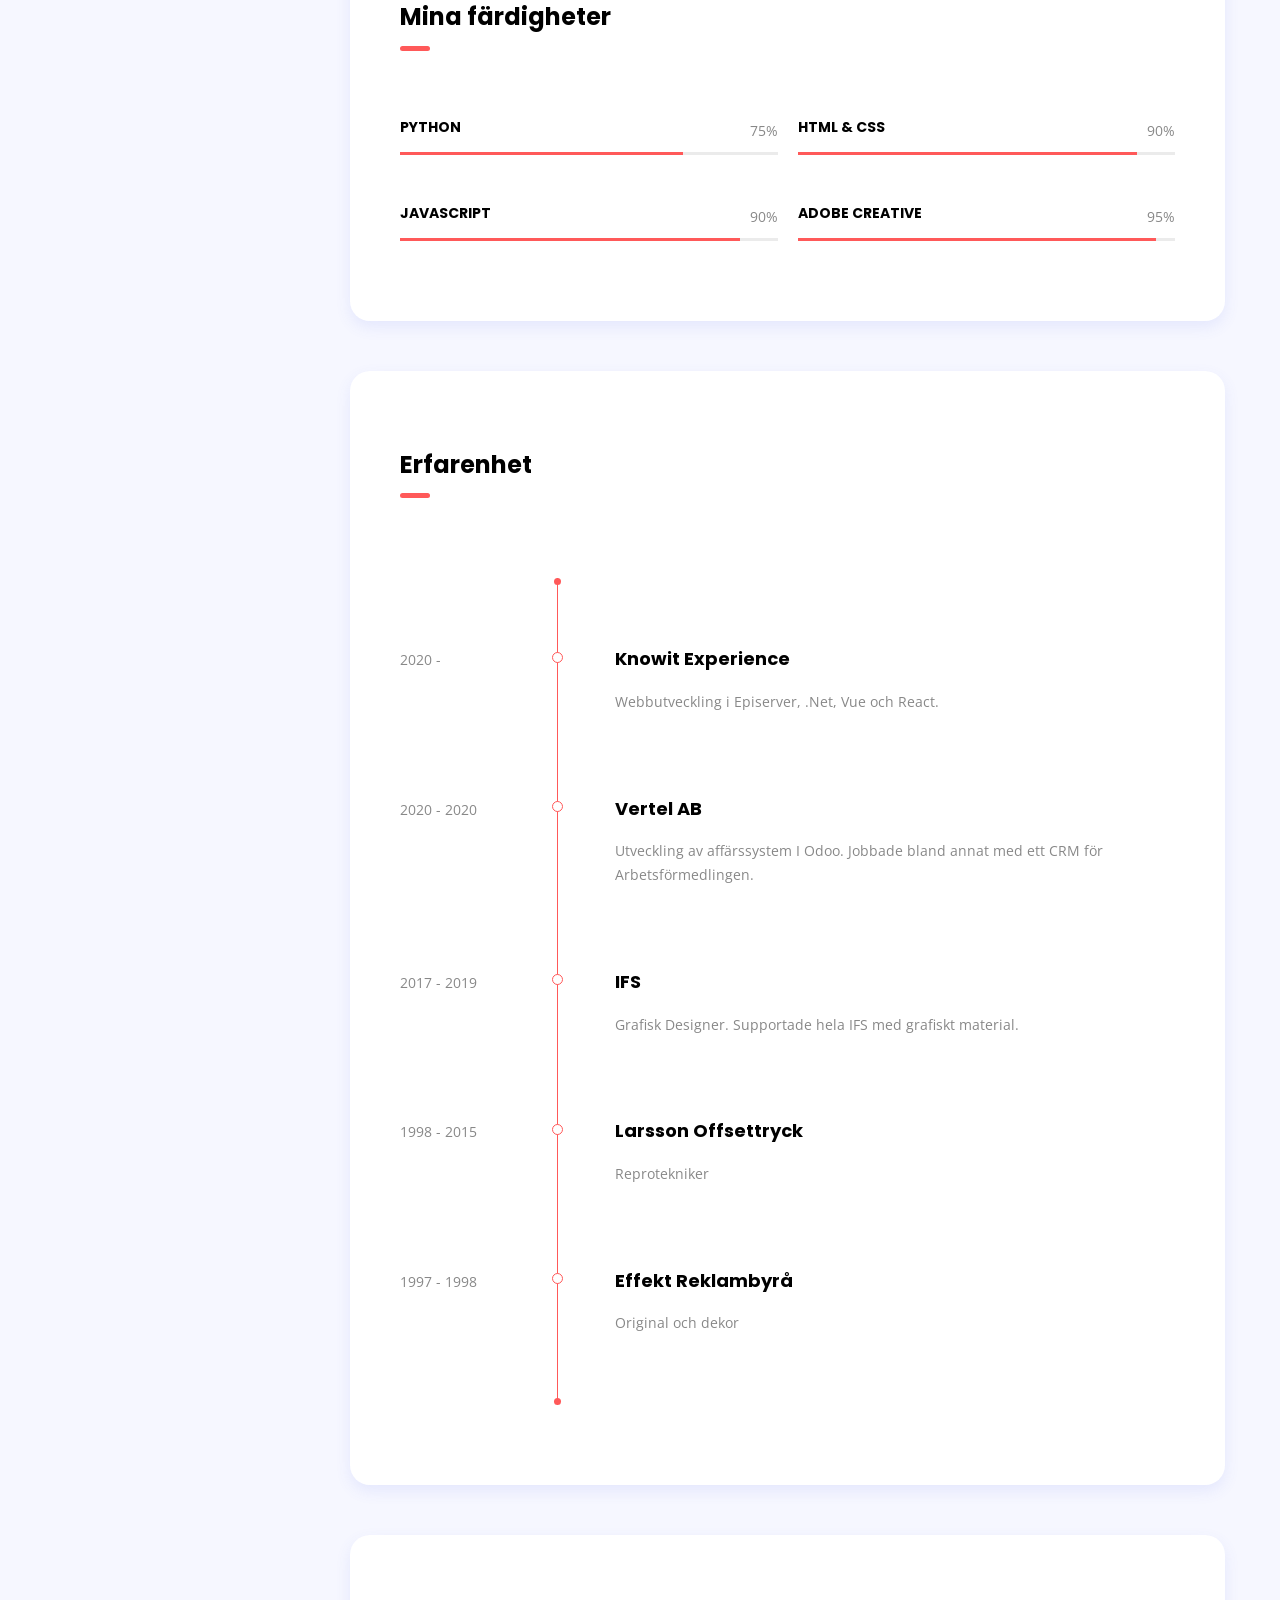
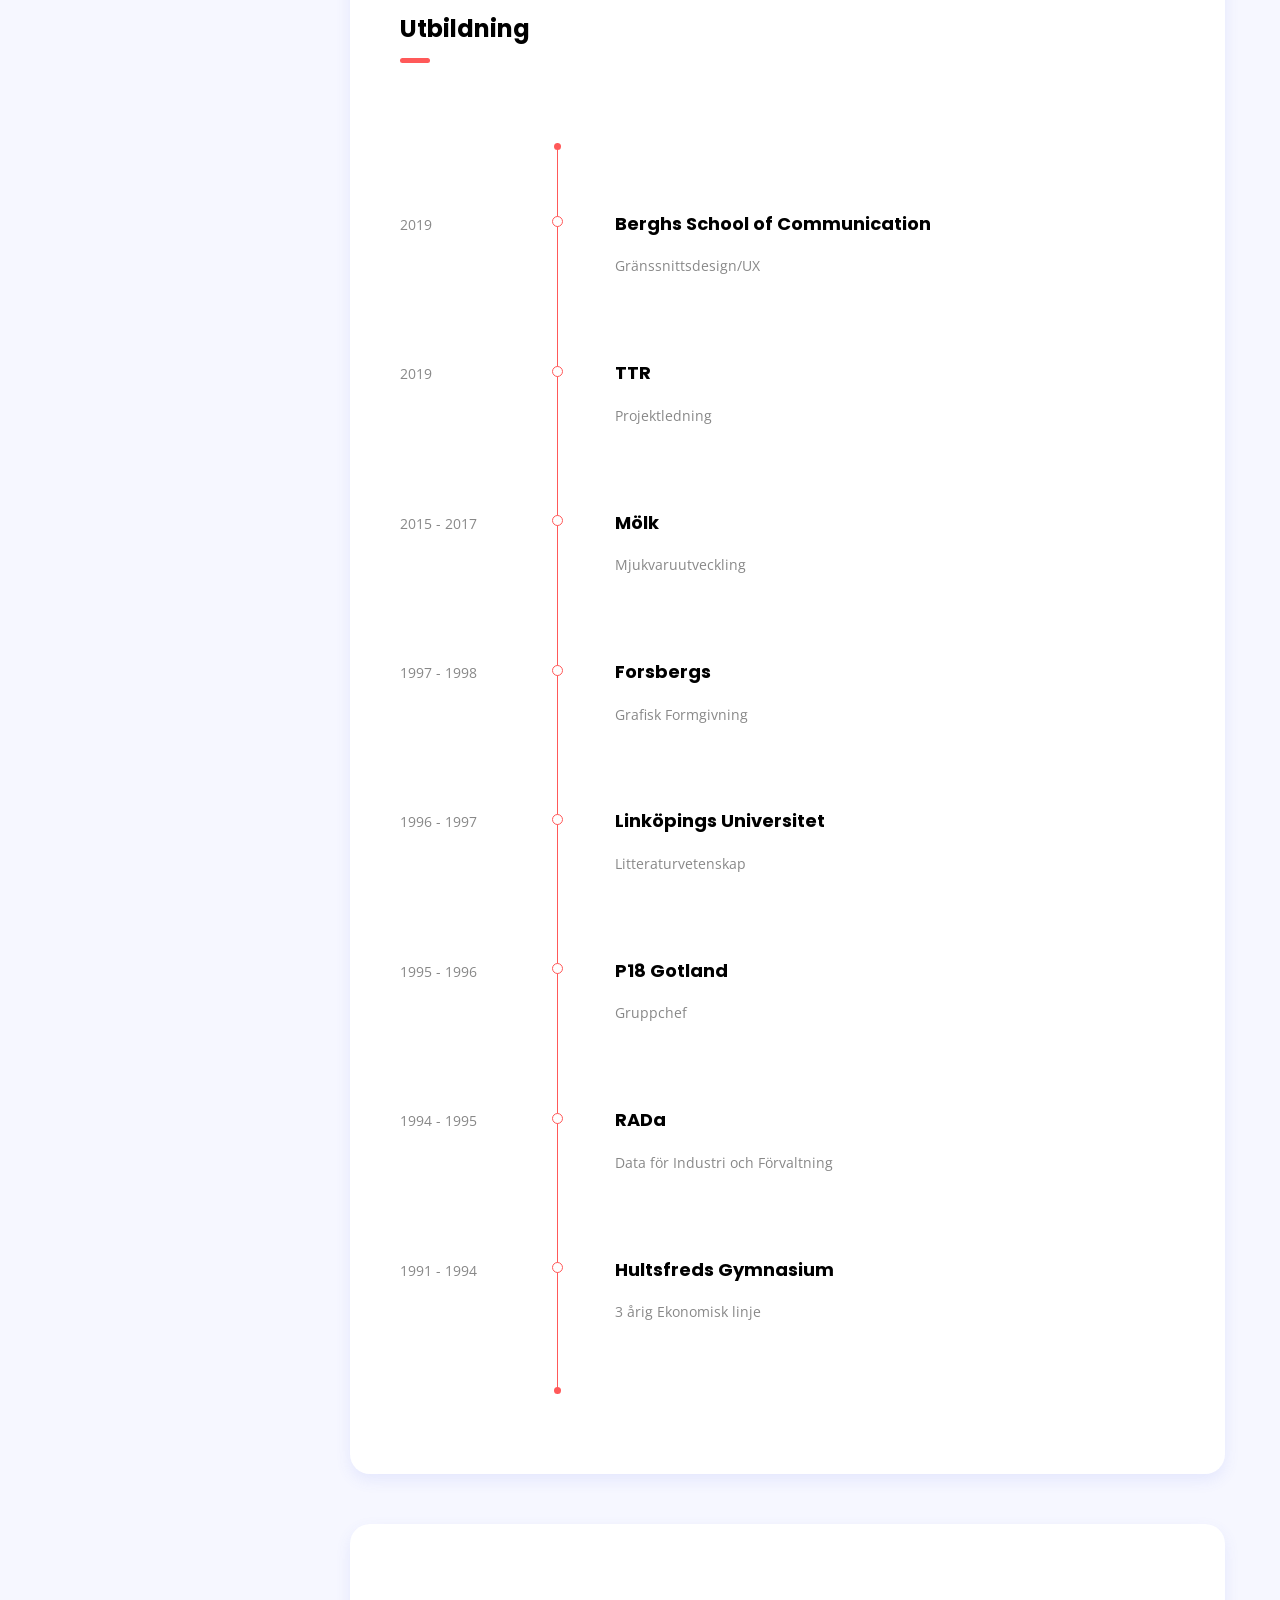
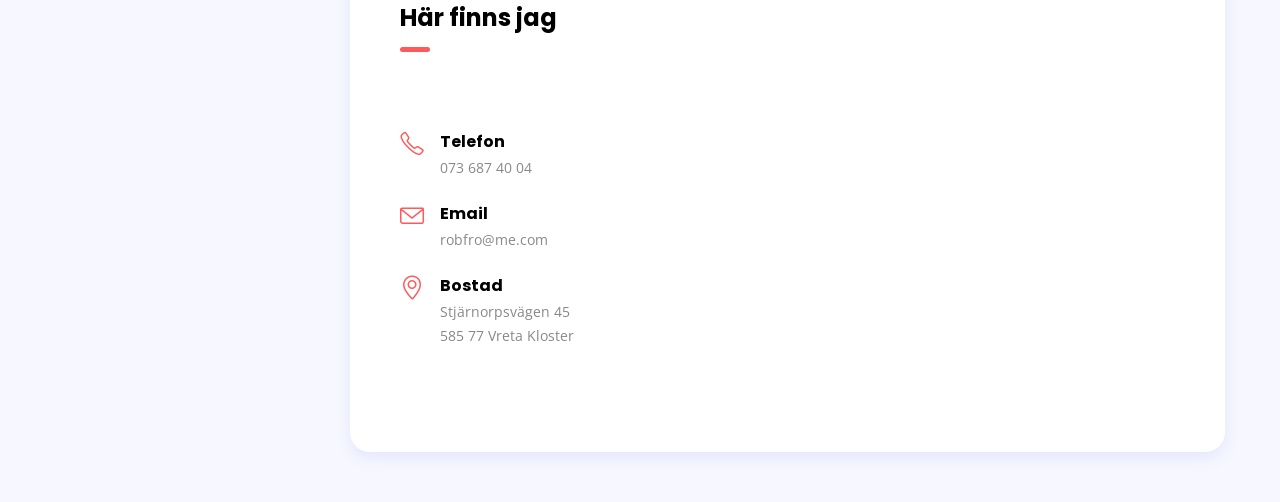
==== commit 61142d28: "Fixed text" ====
--- a/index.html
+++ b/index.html
@@ -333,7 +333,7 @@
 					</div>
 					<div class="body">
 						<h4 class="mt-0">Knowit Experience</h4>
-						<p>Webbutveckling i Episerver, .net och Vue.</p>
+						<p>Webbutveckling i Episerver, .Net, Vue och React.</p>
 					</div>
 				</div>
 				<div class="entry">
